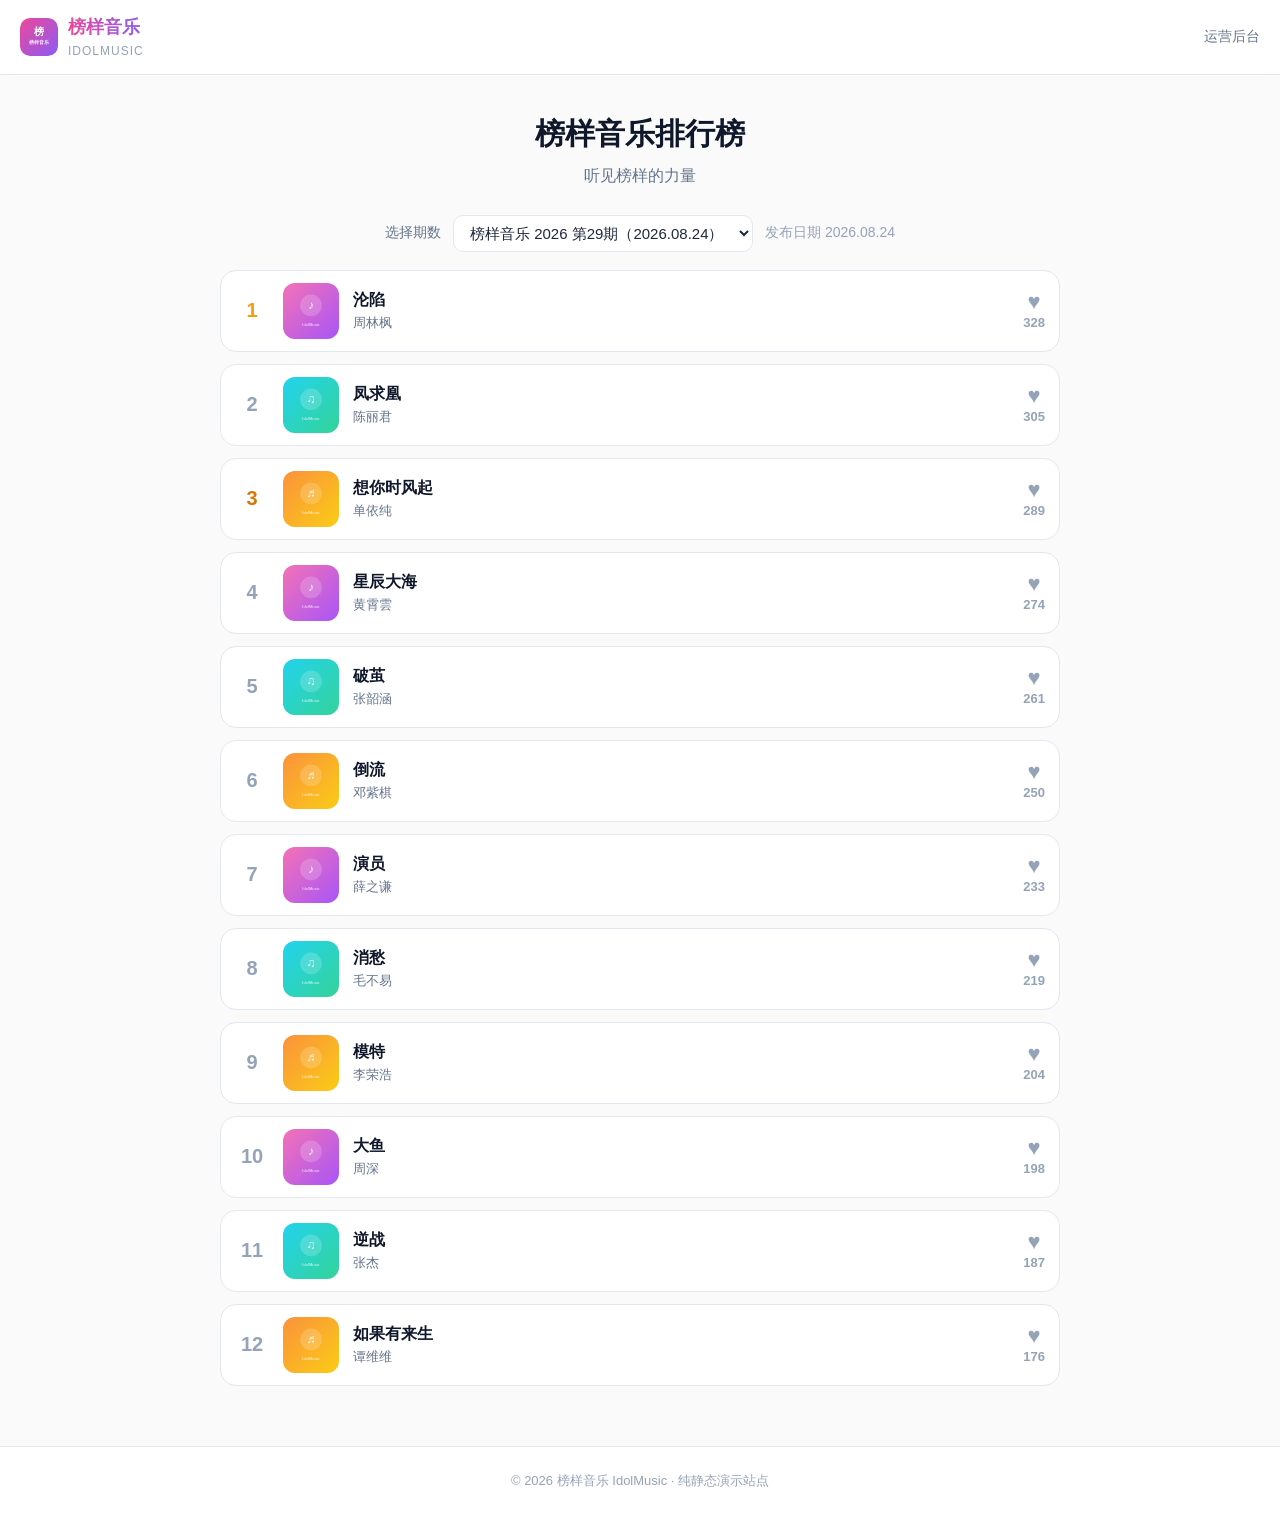
==== index.html @ 65963fcd "发布榜样音乐idolmusic官网+运营后台系统" ====
<!DOCTYPE html>
<html lang="zh-CN">
<head>
  <meta charset="UTF-8">
  <meta name="viewport" content="width=device-width, initial-scale=1.0">
  <title>榜样音乐 IdolMusic · 榜单</title>
  <link rel="stylesheet" href="css/style.css">
</head>
<body>
  <header class="site-header">
    <div class="brand">
      <img src="images/logo.svg" alt="榜样音乐">
      <div>
        <div class="name">榜样音乐</div>
        <div class="en">IDOLMUSIC</div>
      </div>
    </div>
    <nav class="links">
      <a href="admin/">运营后台</a>
    </nav>
  </header>

  <section class="hero">
    <h1>榜样音乐排行榜</h1>
    <p class="slogan">听见榜样的力量</p>
  </section>

  <div class="period-bar">
    <label for="periodSelect">选择期数</label>
    <select id="periodSelect"></select>
    <span class="date" id="periodDate"></span>
  </div>

  <main class="chart-wrap" id="chart"></main>

  <footer class="site-footer">© 2026 榜样音乐 IdolMusic · 纯静态演示站点</footer>

  <script src="js/store.js"></script>
  <script src="js/main.js"></script>
</body>
</html>
---- css/style.css ----
:root{
  --pink:#ec4899;
  --purple:#8b5cf6;
  --pink-soft:#fdf2f8;
  --slate-900:#0f172a;
  --slate-800:#1e293b;
  --slate-500:#64748b;
  --slate-400:#94a3b8;
  --border:#e2e8f0;
  --bg:#fafafa;
  --white:#ffffff;
}
*{box-sizing:border-box;margin:0;padding:0;}
html,body{height:100%;}
body{
  font-family:'PingFang SC','Microsoft YaHei',-apple-system,sans-serif;
  background:var(--bg);
  color:var(--slate-800);
  line-height:1.55;
  -webkit-font-smoothing:antialiased;
}
a{color:inherit;text-decoration:none;}
button{font-family:inherit;cursor:pointer;}

/* ===== 顶部导航 ===== */
.site-header{
  position:sticky;top:0;z-index:20;
  display:flex;align-items:center;justify-content:space-between;
  padding:14px 20px;
  background:rgba(255,255,255,0.86);
  backdrop-filter:blur(10px);
  border-bottom:1px solid var(--border);
}
.brand{display:flex;align-items:center;gap:10px;}
.brand img{width:38px;height:38px;border-radius:10px;}
.brand .name{font-size:18px;font-weight:800;background:linear-gradient(90deg,var(--pink),var(--purple));-webkit-background-clip:text;background-clip:text;color:transparent;}
.brand .en{font-size:12px;color:var(--slate-400);letter-spacing:1px;}
.site-header .links{display:flex;gap:14px;align-items:center;}
.site-header .links a{font-size:14px;color:var(--slate-500);}
.site-header .links a:hover{color:var(--pink);}

/* ===== Hero ===== */
.hero{
  max-width:880px;margin:0 auto;padding:36px 20px 8px;text-align:center;
}
.hero h1{font-size:30px;font-weight:800;color:var(--slate-900);}
.hero .slogan{margin-top:6px;color:var(--slate-500);}
.period-bar{
  max-width:880px;margin:18px auto 0;padding:0 20px;
  display:flex;align-items:center;justify-content:center;gap:12px;flex-wrap:wrap;
}
.period-bar label{font-size:14px;color:var(--slate-500);}
.period-bar select{
  font-family:inherit;font-size:15px;padding:8px 12px;border-radius:10px;
  border:1px solid var(--border);background:var(--white);color:var(--slate-800);
}
.period-bar .date{font-size:14px;color:var(--slate-400);}

/* ===== 榜单 ===== */
.chart-wrap{max-width:880px;margin:18px auto 60px;padding:0 20px;}
.song{
  display:flex;align-items:center;gap:14px;
  background:var(--white);border:1px solid var(--border);border-radius:16px;
  padding:12px 14px;margin-bottom:12px;transition:transform .15s,box-shadow .15s;
}
.song:hover{transform:translateY(-2px);box-shadow:0 8px 24px rgba(139,92,246,.12);}
.song .rank{
  width:34px;text-align:center;font-size:20px;font-weight:800;color:var(--slate-400);
  flex:0 0 auto;
}
.song.top1 .rank{color:#f59e0b;}
.song.top2 .rank{color:#94a3b8;}
.song.top3 .rank{color:#d97706;}
.song .cover{width:56px;height:56px;border-radius:12px;object-fit:cover;flex:0 0 auto;background:var(--pink-soft);}
.song .meta{flex:1 1 auto;min-width:0;}
.song .meta .song-name{font-size:16px;font-weight:700;color:var(--slate-900);white-space:nowrap;overflow:hidden;text-overflow:ellipsis;}
.song .meta .singer{font-size:13px;color:var(--slate-500);}
.song .like{
  flex:0 0 auto;display:flex;flex-direction:column;align-items:center;gap:2px;
  border:none;background:transparent;color:var(--slate-400);
}
.song .like .heart{font-size:22px;line-height:1;transition:transform .12s;}
.song .like .count{font-size:13px;font-weight:700;}
.song .like.liked{color:var(--pink);}
.song .like.liked .heart{transform:scale(1.15);}
.song .like:disabled{cursor:not-allowed;opacity:.55;}

/* ===== 页脚 ===== */
.site-footer{
  text-align:center;padding:24px 20px 40px;color:var(--slate-400);font-size:13px;
  border-top:1px solid var(--border);background:var(--white);
}

/* ===== 响应式 ===== */
@media (max-width:560px){
  .hero h1{font-size:24px;}
  .song .cover{width:48px;height:48px;}
  .song .meta .song-name{font-size:15px;}
}
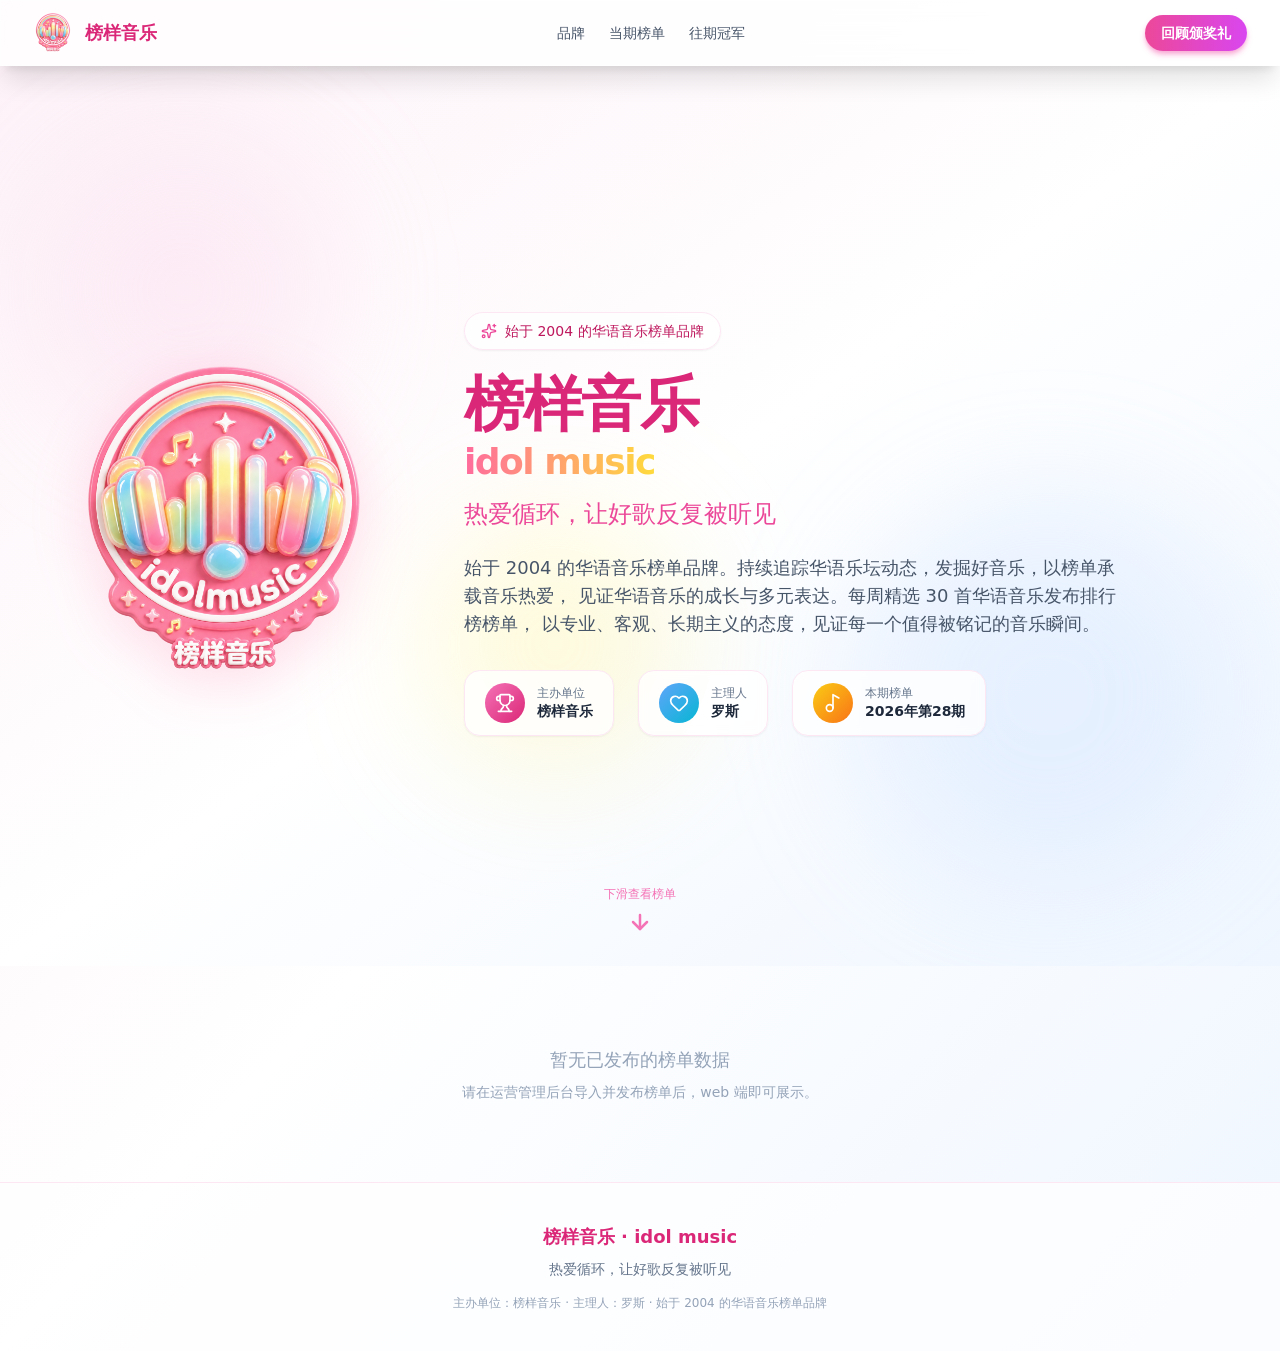
==== commit 6287cd92: "部署榜样音乐 React 官网+运营后台(静态版，含真实榜单数据)" ====
--- a/index.html
+++ b/index.html
@@ -1,41 +1,13 @@
-<!DOCTYPE html>
-<html lang="zh-CN">
-<head>
-  <meta charset="UTF-8">
-  <meta name="viewport" content="width=device-width, initial-scale=1.0">
-  <title>榜样音乐 IdolMusic · 榜单</title>
-  <link rel="stylesheet" href="css/style.css">
-</head>
-<body>
-  <header class="site-header">
-    <div class="brand">
-      <img src="images/logo.svg" alt="榜样音乐">
-      <div>
-        <div class="name">榜样音乐</div>
-        <div class="en">IDOLMUSIC</div>
-      </div>
-    </div>
-    <nav class="links">
-      <a href="admin/">运营后台</a>
-    </nav>
-  </header>
-
-  <section class="hero">
-    <h1>榜样音乐排行榜</h1>
-    <p class="slogan">听见榜样的力量</p>
-  </section>
-
-  <div class="period-bar">
-    <label for="periodSelect">选择期数</label>
-    <select id="periodSelect"></select>
-    <span class="date" id="periodDate"></span>
-  </div>
-
-  <main class="chart-wrap" id="chart"></main>
-
-  <footer class="site-footer">© 2026 榜样音乐 IdolMusic · 纯静态演示站点</footer>
-
-  <script src="js/store.js"></script>
-  <script src="js/main.js"></script>
-</body>
+<!doctype html>
+<html lang="en">
+  <head>
+    <meta charset="UTF-8" />
+    <meta name="viewport" content="width=device-width, initial-scale=1.0" />
+    <title>榜样音乐</title>
+    <script type="module" crossorigin src="./assets/index-CitYjGLQ.js"></script>
+    <link rel="stylesheet" crossorigin href="./assets/index-DR16Z2U5.css">
+  </head>
+  <body>
+    <div id="root"></div>
+  </body>
 </html>
--- a/assets/index-DR16Z2U5.css
+++ b/assets/index-DR16Z2U5.css
@@ -0,0 +1 @@
+*,:before,:after{--tw-border-spacing-x: 0;--tw-border-spacing-y: 0;--tw-translate-x: 0;--tw-translate-y: 0;--tw-rotate: 0;--tw-skew-x: 0;--tw-skew-y: 0;--tw-scale-x: 1;--tw-scale-y: 1;--tw-pan-x: ;--tw-pan-y: ;--tw-pinch-zoom: ;--tw-scroll-snap-strictness: proximity;--tw-gradient-from-position: ;--tw-gradient-via-position: ;--tw-gradient-to-position: ;--tw-ordinal: ;--tw-slashed-zero: ;--tw-numeric-figure: ;--tw-numeric-spacing: ;--tw-numeric-fraction: ;--tw-ring-inset: ;--tw-ring-offset-width: 0px;--tw-ring-offset-color: #fff;--tw-ring-color: rgb(59 130 246 / .5);--tw-ring-offset-shadow: 0 0 #0000;--tw-ring-shadow: 0 0 #0000;--tw-shadow: 0 0 #0000;--tw-shadow-colored: 0 0 #0000;--tw-blur: ;--tw-brightness: ;--tw-contrast: ;--tw-grayscale: ;--tw-hue-rotate: ;--tw-invert: ;--tw-saturate: ;--tw-sepia: ;--tw-drop-shadow: ;--tw-backdrop-blur: ;--tw-backdrop-brightness: ;--tw-backdrop-contrast: ;--tw-backdrop-grayscale: ;--tw-backdrop-hue-rotate: ;--tw-backdrop-invert: ;--tw-backdrop-opacity: ;--tw-backdrop-saturate: ;--tw-backdrop-sepia: ;--tw-contain-size: ;--tw-contain-layout: ;--tw-contain-paint: ;--tw-contain-style: }::backdrop{--tw-border-spacing-x: 0;--tw-border-spacing-y: 0;--tw-translate-x: 0;--tw-translate-y: 0;--tw-rotate: 0;--tw-skew-x: 0;--tw-skew-y: 0;--tw-scale-x: 1;--tw-scale-y: 1;--tw-pan-x: ;--tw-pan-y: ;--tw-pinch-zoom: ;--tw-scroll-snap-strictness: proximity;--tw-gradient-from-position: ;--tw-gradient-via-position: ;--tw-gradient-to-position: ;--tw-ordinal: ;--tw-slashed-zero: ;--tw-numeric-figure: ;--tw-numeric-spacing: ;--tw-numeric-fraction: ;--tw-ring-inset: ;--tw-ring-offset-width: 0px;--tw-ring-offset-color: #fff;--tw-ring-color: rgb(59 130 246 / .5);--tw-ring-offset-shadow: 0 0 #0000;--tw-ring-shadow: 0 0 #0000;--tw-shadow: 0 0 #0000;--tw-shadow-colored: 0 0 #0000;--tw-blur: ;--tw-brightness: ;--tw-contrast: ;--tw-grayscale: ;--tw-hue-rotate: ;--tw-invert: ;--tw-saturate: ;--tw-sepia: ;--tw-drop-shadow: ;--tw-backdrop-blur: ;--tw-backdrop-brightness: ;--tw-backdrop-contrast: ;--tw-backdrop-grayscale: ;--tw-backdrop-hue-rotate: ;--tw-backdrop-invert: ;--tw-backdrop-opacity: ;--tw-backdrop-saturate: ;--tw-backdrop-sepia: ;--tw-contain-size: ;--tw-contain-layout: ;--tw-contain-paint: ;--tw-contain-style: }*,:before,:after{box-sizing:border-box;border-width:0;border-style:solid;border-color:#e5e7eb}:before,:after{--tw-content: ""}html,:host{line-height:1.5;-webkit-text-size-adjust:100%;-moz-tab-size:4;-o-tab-size:4;tab-size:4;font-family:ui-sans-serif,system-ui,sans-serif,"Apple Color Emoji","Segoe UI Emoji",Segoe UI Symbol,"Noto Color Emoji";font-feature-settings:normal;font-variation-settings:normal;-webkit-tap-highlight-color:transparent}body{margin:0;line-height:inherit}hr{height:0;color:inherit;border-top-width:1px}abbr:where([title]){-webkit-text-decoration:underline dotted;text-decoration:underline dotted}h1,h2,h3,h4,h5,h6{font-size:inherit;font-weight:inherit}a{color:inherit;text-decoration:inherit}b,strong{font-weight:bolder}code,kbd,samp,pre{font-family:ui-monospace,SFMono-Regular,Menlo,Monaco,Consolas,Liberation Mono,Courier New,monospace;font-feature-settings:normal;font-variation-settings:normal;font-size:1em}small{font-size:80%}sub,sup{font-size:75%;line-height:0;position:relative;vertical-align:baseline}sub{bottom:-.25em}sup{top:-.5em}table{text-indent:0;border-color:inherit;border-collapse:collapse}button,input,optgroup,select,textarea{font-family:inherit;font-feature-settings:inherit;font-variation-settings:inherit;font-size:100%;font-weight:inherit;line-height:inherit;letter-spacing:inherit;color:inherit;margin:0;padding:0}button,select{text-transform:none}button,input:where([type=button]),input:where([type=reset]),input:where([type=submit]){-webkit-appearance:button;background-color:transparent;background-image:none}:-moz-focusring{outline:auto}:-moz-ui-invalid{box-shadow:none}progress{vertical-align:baseline}::-webkit-inner-spin-button,::-webkit-outer-spin-button{height:auto}[type=search]{-webkit-appearance:textfield;outline-offset:-2px}::-webkit-search-decoration{-webkit-appearance:none}::-webkit-file-upload-button{-webkit-appearance:button;font:inherit}summary{display:list-item}blockquote,dl,dd,h1,h2,h3,h4,h5,h6,hr,figure,p,pre{margin:0}fieldset{margin:0;padding:0}legend{padding:0}ol,ul,menu{list-style:none;margin:0;padding:0}dialog{padding:0}textarea{resize:vertical}input::-moz-placeholder,textarea::-moz-placeholder{opacity:1;color:#9ca3af}input::placeholder,textarea::placeholder{opacity:1;color:#9ca3af}button,[role=button]{cursor:pointer}:disabled{cursor:default}img,svg,video,canvas,audio,iframe,embed,object{display:block;vertical-align:middle}img,video{max-width:100%;height:auto}[hidden]:where(:not([hidden=until-found])){display:none}:root{--background: 340 60% 98%;--foreground: 340 20% 18%;--card: 0 0% 100%;--card-foreground: 340 20% 18%;--popover: 0 0% 100%;--popover-foreground: 340 20% 18%;--primary: 340 100% 68%;--primary-foreground: 0 0% 100%;--secondary: 330 100% 96%;--secondary-foreground: 340 60% 35%;--muted: 330 40% 96%;--muted-foreground: 340 10% 45%;--accent: 280 80% 92%;--accent-foreground: 280 60% 30%;--destructive: 0 84.2% 60.2%;--destructive-foreground: 0 0% 98%;--border: 340 30% 90%;--input: 340 30% 90%;--ring: 340 100% 68%;--radius: 1rem;--sidebar-background: 0 0% 98%;--sidebar-foreground: 340 10% 26%;--sidebar-primary: 340 100% 68%;--sidebar-primary-foreground: 0 0% 100%;--sidebar-accent: 330 100% 96%;--sidebar-accent-foreground: 340 60% 35%;--sidebar-border: 340 30% 91%;--sidebar-ring: 340 100% 68%}.dark{--background: 240 10% 3.9%;--foreground: 0 0% 98%;--card: 240 10% 3.9%;--card-foreground: 0 0% 98%;--popover: 240 10% 3.9%;--popover-foreground: 0 0% 98%;--primary: 0 0% 98%;--primary-foreground: 240 5.9% 10%;--secondary: 240 3.7% 15.9%;--secondary-foreground: 0 0% 98%;--muted: 240 3.7% 15.9%;--muted-foreground: 240 5% 64.9%;--accent: 240 3.7% 15.9%;--accent-foreground: 0 0% 98%;--destructive: 0 62.8% 30.6%;--destructive-foreground: 0 0% 98%;--border: 240 3.7% 15.9%;--input: 240 3.7% 15.9%;--ring: 240 4.9% 83.9%;--sidebar-background: 240 5.9% 10%;--sidebar-foreground: 240 4.8% 95.9%;--sidebar-primary: 224.3 76.3% 48%;--sidebar-primary-foreground: 0 0% 100%;--sidebar-accent: 240 3.7% 15.9%;--sidebar-accent-foreground: 240 4.8% 95.9%;--sidebar-border: 240 3.7% 15.9%;--sidebar-ring: 217.2 91.2% 59.8%}*{border-color:hsl(var(--border))}body{background-color:hsl(var(--background));color:hsl(var(--foreground));font-family:PingFang SC,Microsoft YaHei,Noto Sans SC,system-ui,sans-serif}.container{width:100%}@media(min-width:640px){.container{max-width:640px}}@media(min-width:768px){.container{max-width:768px}}@media(min-width:1024px){.container{max-width:1024px}}@media(min-width:1280px){.container{max-width:1280px}}@media(min-width:1536px){.container{max-width:1536px}}.sr-only{position:absolute;width:1px;height:1px;padding:0;margin:-1px;overflow:hidden;clip:rect(0,0,0,0);white-space:nowrap;border-width:0}.pointer-events-none{pointer-events:none}.visible{visibility:visible}.invisible{visibility:hidden}.static{position:static}.fixed{position:fixed}.absolute{position:absolute}.relative{position:relative}.sticky{position:sticky}.inset-0{inset:0}.inset-x-0{left:0;right:0}.inset-y-0{top:0;bottom:0}.-bottom-12{bottom:-3rem}.-left-12{left:-3rem}.-left-2\.5{left:-.625rem}.-right-12{right:-3rem}.-right-6{right:-1.5rem}.-top-12{top:-3rem}.-top-2\.5{top:-.625rem}.-top-6{top:-1.5rem}.bottom-0{bottom:0}.bottom-20{bottom:5rem}.bottom-8{bottom:2rem}.left-0{left:0}.left-1{left:.25rem}.left-1\/2{left:50%}.left-1\/3{left:33.333333%}.left-10{left:2.5rem}.left-2{left:.5rem}.left-\[50\%\]{left:50%}.right-0{right:0}.right-1{right:.25rem}.right-10{right:2.5rem}.right-2{right:.5rem}.right-3{right:.75rem}.right-4{right:1rem}.top-0{top:0}.top-1{top:.25rem}.top-1\.5{top:.375rem}.top-1\/2{top:50%}.top-2{top:.5rem}.top-20{top:5rem}.top-3\.5{top:.875rem}.top-4{top:1rem}.top-\[1px\]{top:1px}.top-\[50\%\]{top:50%}.top-\[60\%\]{top:60%}.top-full{top:100%}.isolate{isolation:isolate}.z-10{z-index:10}.z-20{z-index:20}.z-50{z-index:50}.z-\[1\]{z-index:1}.order-first{order:-9999}.order-last{order:9999}.col-start-2{grid-column-start:2}.row-span-2{grid-row:span 2 / span 2}.row-start-1{grid-row-start:1}.\!m-0{margin:0!important}.-mx-1{margin-left:-.25rem;margin-right:-.25rem}.-my-2{margin-top:-.5rem;margin-bottom:-.5rem}.mx-2{margin-left:.5rem;margin-right:.5rem}.mx-3\.5{margin-left:.875rem;margin-right:.875rem}.mx-4{margin-left:1rem;margin-right:1rem}.mx-auto{margin-left:auto;margin-right:auto}.my-0{margin-top:0;margin-bottom:0}.my-0\.5{margin-top:.125rem;margin-bottom:.125rem}.my-1{margin-top:.25rem;margin-bottom:.25rem}.-ml-4{margin-left:-1rem}.-mt-4{margin-top:-1rem}.mb-1{margin-bottom:.25rem}.mb-1\.5{margin-bottom:.375rem}.mb-2{margin-bottom:.5rem}.mb-3{margin-bottom:.75rem}.mb-4{margin-bottom:1rem}.mb-5{margin-bottom:1.25rem}.mb-6{margin-bottom:1.5rem}.mb-8{margin-bottom:2rem}.ml-1{margin-left:.25rem}.ml-2{margin-left:.5rem}.ml-4{margin-left:1rem}.ml-auto{margin-left:auto}.mt-1{margin-top:.25rem}.mt-1\.5{margin-top:.375rem}.mt-2{margin-top:.5rem}.mt-3{margin-top:.75rem}.mt-4{margin-top:1rem}.mt-auto{margin-top:auto}.line-clamp-1{overflow:hidden;display:-webkit-box;-webkit-box-orient:vertical;-webkit-line-clamp:1}.line-clamp-2{overflow:hidden;display:-webkit-box;-webkit-box-orient:vertical;-webkit-line-clamp:2}.block{display:block}.flex{display:flex}.inline-flex{display:inline-flex}.table{display:table}.table-caption{display:table-caption}.table-cell{display:table-cell}.table-row{display:table-row}.grid{display:grid}.hidden{display:none}.aspect-square{aspect-ratio:1 / 1}.aspect-video{aspect-ratio:16 / 9}.size-10{width:2.5rem;height:2.5rem}.size-2{width:.5rem;height:.5rem}.size-2\.5{width:.625rem;height:.625rem}.size-3{width:.75rem;height:.75rem}.size-3\.5{width:.875rem;height:.875rem}.size-4{width:1rem;height:1rem}.size-6{width:1.5rem;height:1.5rem}.size-7{width:1.75rem;height:1.75rem}.size-8{width:2rem;height:2rem}.size-9{width:2.25rem;height:2.25rem}.size-auto{width:auto;height:auto}.size-full{width:100%;height:100%}.h-1\.5{height:.375rem}.h-10{height:2.5rem}.h-12{height:3rem}.h-14{height:3.5rem}.h-16{height:4rem}.h-2{height:.5rem}.h-2\.5{height:.625rem}.h-20{height:5rem}.h-3{height:.75rem}.h-4{height:1rem}.h-5{height:1.25rem}.h-6{height:1.5rem}.h-64{height:16rem}.h-7{height:1.75rem}.h-72{height:18rem}.h-8{height:2rem}.h-9{height:2.25rem}.h-96{height:24rem}.h-\[1\.15rem\]{height:1.15rem}.h-\[280px\]{height:280px}.h-\[calc\(100\%-1px\)\]{height:calc(100% - 1px)}.h-\[var\(--radix-navigation-menu-viewport-height\)\]{height:var(--radix-navigation-menu-viewport-height)}.h-\[var\(--radix-select-trigger-height\)\]{height:var(--radix-select-trigger-height)}.h-auto{height:auto}.h-full{height:100%}.h-px{height:1px}.h-svh{height:100svh}.max-h-\[300px\]{max-height:300px}.min-h-0{min-height:0px}.min-h-16{min-height:4rem}.min-h-4{min-height:1rem}.min-h-screen{min-height:100vh}.min-h-svh{min-height:100svh}.w-0{width:0px}.w-1{width:.25rem}.w-10{width:2.5rem}.w-14{width:3.5rem}.w-2{width:.5rem}.w-2\.5{width:.625rem}.w-20{width:5rem}.w-3{width:.75rem}.w-3\/4{width:75%}.w-4{width:1rem}.w-5{width:1.25rem}.w-6{width:1.5rem}.w-64{width:16rem}.w-72{width:18rem}.w-8{width:2rem}.w-9{width:2.25rem}.w-96{width:24rem}.w-\[100px\]{width:100px}.w-\[160px\]{width:160px}.w-\[60px\]{width:60px}.w-\[70px\]{width:70px}.w-\[80px\]{width:80px}.w-\[90px\]{width:90px}.w-auto{width:auto}.w-fit{width:-moz-fit-content;width:fit-content}.w-full{width:100%}.w-max{width:-moz-max-content;width:max-content}.w-px{width:1px}.min-w-0{min-width:0px}.min-w-10{min-width:2.5rem}.min-w-5{min-width:1.25rem}.min-w-8{min-width:2rem}.min-w-9{min-width:2.25rem}.min-w-\[12rem\]{min-width:12rem}.min-w-\[8rem\]{min-width:8rem}.min-w-\[var\(--radix-select-trigger-width\)\]{min-width:var(--radix-select-trigger-width)}.max-w-2xl{max-width:42rem}.max-w-6xl{max-width:72rem}.max-w-\[120px\]{max-width:120px}.max-w-\[150px\]{max-width:150px}.max-w-\[calc\(100\%-2rem\)\]{max-width:calc(100% - 2rem)}.max-w-max{max-width:-moz-max-content;max-width:max-content}.max-w-sm{max-width:24rem}.flex-1{flex:1 1 0%}.flex-shrink-0,.shrink-0{flex-shrink:0}.grow{flex-grow:1}.grow-0{flex-grow:0}.basis-full{flex-basis:100%}.caption-bottom{caption-side:bottom}.border-collapse{border-collapse:collapse}.-translate-x-1\/2{--tw-translate-x: -50%;transform:translate(var(--tw-translate-x),var(--tw-translate-y)) rotate(var(--tw-rotate)) skew(var(--tw-skew-x)) skewY(var(--tw-skew-y)) scaleX(var(--tw-scale-x)) scaleY(var(--tw-scale-y))}.-translate-x-px{--tw-translate-x: -1px;transform:translate(var(--tw-translate-x),var(--tw-translate-y)) rotate(var(--tw-rotate)) skew(var(--tw-skew-x)) skewY(var(--tw-skew-y)) scaleX(var(--tw-scale-x)) scaleY(var(--tw-scale-y))}.-translate-y-1\/2{--tw-translate-y: -50%;transform:translate(var(--tw-translate-x),var(--tw-translate-y)) rotate(var(--tw-rotate)) skew(var(--tw-skew-x)) skewY(var(--tw-skew-y)) scaleX(var(--tw-scale-x)) scaleY(var(--tw-scale-y))}.translate-x-\[-50\%\]{--tw-translate-x: -50%;transform:translate(var(--tw-translate-x),var(--tw-translate-y)) rotate(var(--tw-rotate)) skew(var(--tw-skew-x)) skewY(var(--tw-skew-y)) scaleX(var(--tw-scale-x)) scaleY(var(--tw-scale-y))}.translate-x-px{--tw-translate-x: 1px;transform:translate(var(--tw-translate-x),var(--tw-translate-y)) rotate(var(--tw-rotate)) skew(var(--tw-skew-x)) skewY(var(--tw-skew-y)) scaleX(var(--tw-scale-x)) scaleY(var(--tw-scale-y))}.translate-y-0\.5{--tw-translate-y: .125rem;transform:translate(var(--tw-translate-x),var(--tw-translate-y)) rotate(var(--tw-rotate)) skew(var(--tw-skew-x)) skewY(var(--tw-skew-y)) scaleX(var(--tw-scale-x)) scaleY(var(--tw-scale-y))}.translate-y-\[-50\%\]{--tw-translate-y: -50%;transform:translate(var(--tw-translate-x),var(--tw-translate-y)) rotate(var(--tw-rotate)) skew(var(--tw-skew-x)) skewY(var(--tw-skew-y)) scaleX(var(--tw-scale-x)) scaleY(var(--tw-scale-y))}.translate-y-\[calc\(-50\%_-_2px\)\]{--tw-translate-y: calc(-50% - 2px) ;transform:translate(var(--tw-translate-x),var(--tw-translate-y)) rotate(var(--tw-rotate)) skew(var(--tw-skew-x)) skewY(var(--tw-skew-y)) scaleX(var(--tw-scale-x)) scaleY(var(--tw-scale-y))}.rotate-45{--tw-rotate: 45deg;transform:translate(var(--tw-translate-x),var(--tw-translate-y)) rotate(var(--tw-rotate)) skew(var(--tw-skew-x)) skewY(var(--tw-skew-y)) scaleX(var(--tw-scale-x)) scaleY(var(--tw-scale-y))}.rotate-90{--tw-rotate: 90deg;transform:translate(var(--tw-translate-x),var(--tw-translate-y)) rotate(var(--tw-rotate)) skew(var(--tw-skew-x)) skewY(var(--tw-skew-y)) scaleX(var(--tw-scale-x)) scaleY(var(--tw-scale-y))}.scale-110{--tw-scale-x: 1.1;--tw-scale-y: 1.1;transform:translate(var(--tw-translate-x),var(--tw-translate-y)) rotate(var(--tw-rotate)) skew(var(--tw-skew-x)) skewY(var(--tw-skew-y)) scaleX(var(--tw-scale-x)) scaleY(var(--tw-scale-y))}.transform{transform:translate(var(--tw-translate-x),var(--tw-translate-y)) rotate(var(--tw-rotate)) skew(var(--tw-skew-x)) skewY(var(--tw-skew-y)) scaleX(var(--tw-scale-x)) scaleY(var(--tw-scale-y))}@keyframes bounce{0%,to{transform:translateY(-25%);animation-timing-function:cubic-bezier(.8,0,1,1)}50%{transform:none;animation-timing-function:cubic-bezier(0,0,.2,1)}}.animate-bounce{animation:bounce 1s infinite}@keyframes caret-blink{0%,70%,to{opacity:1}20%,50%{opacity:0}}.animate-caret-blink{animation:caret-blink 1.25s ease-out infinite}@keyframes pulse{50%{opacity:.5}}.animate-pulse{animation:pulse 2s cubic-bezier(.4,0,.6,1) infinite}@keyframes spin{to{transform:rotate(360deg)}}.animate-spin{animation:spin 1s linear infinite}.cursor-default{cursor:default}.cursor-not-allowed{cursor:not-allowed}.cursor-pointer{cursor:pointer}.cursor-text{cursor:text}.touch-none{touch-action:none}.select-none{-webkit-user-select:none;-moz-user-select:none;user-select:none}.resize-none{resize:none}.scroll-my-1{scroll-margin-top:.25rem;scroll-margin-bottom:.25rem}.scroll-py-1{scroll-padding-top:.25rem;scroll-padding-bottom:.25rem}.list-inside{list-style-position:inside}.list-disc{list-style-type:disc}.list-none{list-style-type:none}.appearance-none{-webkit-appearance:none;-moz-appearance:none;appearance:none}.auto-rows-min{grid-auto-rows:min-content}.grid-cols-1{grid-template-columns:repeat(1,minmax(0,1fr))}.grid-cols-2{grid-template-columns:repeat(2,minmax(0,1fr))}.grid-cols-3{grid-template-columns:repeat(3,minmax(0,1fr))}.grid-cols-\[0_1fr\]{grid-template-columns:0 1fr}.grid-rows-\[auto_auto\]{grid-template-rows:auto auto}.flex-row{flex-direction:row}.flex-col{flex-direction:column}.flex-col-reverse{flex-direction:column-reverse}.flex-wrap{flex-wrap:wrap}.place-content-center{place-content:center}.items-start{align-items:flex-start}.items-end{align-items:flex-end}.items-center{align-items:center}.items-stretch{align-items:stretch}.justify-start{justify-content:flex-start}.justify-end{justify-content:flex-end}.justify-center{justify-content:center}.justify-between{justify-content:space-between}.justify-items-start{justify-items:start}.gap-0\.5{gap:.125rem}.gap-1{gap:.25rem}.gap-1\.5{gap:.375rem}.gap-12{gap:3rem}.gap-2{gap:.5rem}.gap-2\.5{gap:.625rem}.gap-3{gap:.75rem}.gap-4{gap:1rem}.gap-6{gap:1.5rem}.gap-7{gap:1.75rem}.gap-\[--spacing\(var\(--gap\)\)\]{gap:var(--spacing(var(--gap)))}.gap-y-0\.5{row-gap:.125rem}.space-y-1>:not([hidden])~:not([hidden]){--tw-space-y-reverse: 0;margin-top:calc(.25rem * calc(1 - var(--tw-space-y-reverse)));margin-bottom:calc(.25rem * var(--tw-space-y-reverse))}.space-y-2>:not([hidden])~:not([hidden]){--tw-space-y-reverse: 0;margin-top:calc(.5rem * calc(1 - var(--tw-space-y-reverse)));margin-bottom:calc(.5rem * var(--tw-space-y-reverse))}.space-y-4>:not([hidden])~:not([hidden]){--tw-space-y-reverse: 0;margin-top:calc(1rem * calc(1 - var(--tw-space-y-reverse)));margin-bottom:calc(1rem * var(--tw-space-y-reverse))}.self-start{align-self:flex-start}.self-stretch{align-self:stretch}.justify-self-end{justify-self:end}.overflow-auto{overflow:auto}.overflow-hidden{overflow:hidden}.overflow-x-auto{overflow-x:auto}.overflow-y-auto{overflow-y:auto}.overflow-x-hidden{overflow-x:hidden}.truncate{overflow:hidden;text-overflow:ellipsis;white-space:nowrap}.whitespace-nowrap{white-space:nowrap}.break-words{overflow-wrap:break-word}.rounded{border-radius:.25rem}.rounded-2xl{border-radius:1rem}.rounded-3xl{border-radius:1.5rem}.rounded-\[2px\]{border-radius:2px}.rounded-\[4px\]{border-radius:4px}.rounded-\[calc\(var\(--radius\)-5px\)\]{border-radius:calc(var(--radius) - 5px)}.rounded-\[inherit\]{border-radius:inherit}.rounded-full{border-radius:9999px}.rounded-lg{border-radius:var(--radius)}.rounded-md{border-radius:calc(var(--radius) - 2px)}.rounded-none{border-radius:0}.rounded-sm{border-radius:calc(var(--radius) - 4px)}.rounded-xl{border-radius:calc(var(--radius) + 4px)}.rounded-xs{border-radius:calc(var(--radius) - 6px)}.rounded-l-md{border-top-left-radius:calc(var(--radius) - 2px);border-bottom-left-radius:calc(var(--radius) - 2px)}.rounded-r-md{border-top-right-radius:calc(var(--radius) - 2px);border-bottom-right-radius:calc(var(--radius) - 2px)}.rounded-tl-sm{border-top-left-radius:calc(var(--radius) - 4px)}.border{border-width:1px}.border-0{border-width:0px}.border-2{border-width:2px}.border-\[1\.5px\]{border-width:1.5px}.border-y{border-top-width:1px;border-bottom-width:1px}.border-b{border-bottom-width:1px}.border-l{border-left-width:1px}.border-r{border-right-width:1px}.border-t{border-top-width:1px}.border-dashed{border-style:dashed}.border-amber-100{--tw-border-opacity: 1;border-color:rgb(254 243 199 / var(--tw-border-opacity, 1))}.border-border{border-color:hsl(var(--border))}.border-border\/50{border-color:hsl(var(--border) / .5)}.border-green-100{--tw-border-opacity: 1;border-color:rgb(220 252 231 / var(--tw-border-opacity, 1))}.border-input{border-color:hsl(var(--input))}.border-pink-100{--tw-border-opacity: 1;border-color:rgb(252 231 243 / var(--tw-border-opacity, 1))}.border-pink-200{--tw-border-opacity: 1;border-color:rgb(251 207 232 / var(--tw-border-opacity, 1))}.border-pink-50{--tw-border-opacity: 1;border-color:rgb(253 242 248 / var(--tw-border-opacity, 1))}.border-primary{border-color:hsl(var(--primary))}.border-sidebar-border{border-color:hsl(var(--sidebar-border))}.border-slate-200{--tw-border-opacity: 1;border-color:rgb(226 232 240 / var(--tw-border-opacity, 1))}.border-transparent{border-color:transparent}.border-l-transparent{border-left-color:transparent}.border-t-transparent{border-top-color:transparent}.bg-accent{background-color:hsl(var(--accent))}.bg-amber-100{--tw-bg-opacity: 1;background-color:rgb(254 243 199 / var(--tw-bg-opacity, 1))}.bg-amber-50{--tw-bg-opacity: 1;background-color:rgb(255 251 235 / var(--tw-bg-opacity, 1))}.bg-background{background-color:hsl(var(--background))}.bg-black\/50{background-color:#00000080}.bg-blue-200\/30{background-color:#bfdbfe4d}.bg-border{background-color:hsl(var(--border))}.bg-card{background-color:hsl(var(--card))}.bg-destructive{--tw-bg-opacity: 1;background-color:hsl(var(--destructive) / var(--tw-bg-opacity, 1))}.bg-foreground{background-color:hsl(var(--foreground))}.bg-green-100{--tw-bg-opacity: 1;background-color:rgb(220 252 231 / var(--tw-bg-opacity, 1))}.bg-green-50{--tw-bg-opacity: 1;background-color:rgb(240 253 244 / var(--tw-bg-opacity, 1))}.bg-green-600{--tw-bg-opacity: 1;background-color:rgb(22 163 74 / var(--tw-bg-opacity, 1))}.bg-input{background-color:hsl(var(--input))}.bg-muted{background-color:hsl(var(--muted))}.bg-muted\/50{background-color:hsl(var(--muted) / .5)}.bg-pink-200\/30{background-color:#fbcfe84d}.bg-pink-50{--tw-bg-opacity: 1;background-color:rgb(253 242 248 / var(--tw-bg-opacity, 1))}.bg-pink-500{--tw-bg-opacity: 1;background-color:rgb(236 72 153 / var(--tw-bg-opacity, 1))}.bg-popover{background-color:hsl(var(--popover))}.bg-primary{background-color:hsl(var(--primary))}.bg-primary\/20{background-color:hsl(var(--primary) / .2)}.bg-secondary{background-color:hsl(var(--secondary))}.bg-sidebar{background-color:hsl(var(--sidebar-background))}.bg-sidebar-border{background-color:hsl(var(--sidebar-border))}.bg-slate-100{--tw-bg-opacity: 1;background-color:rgb(241 245 249 / var(--tw-bg-opacity, 1))}.bg-slate-50{--tw-bg-opacity: 1;background-color:rgb(248 250 252 / var(--tw-bg-opacity, 1))}.bg-transparent{background-color:transparent}.bg-white{--tw-bg-opacity: 1;background-color:rgb(255 255 255 / var(--tw-bg-opacity, 1))}.bg-white\/70{background-color:#ffffffb3}.bg-white\/80{background-color:#fffc}.bg-white\/90{background-color:#ffffffe6}.bg-yellow-200\/30{background-color:#fef08a4d}.bg-yellow-400{--tw-bg-opacity: 1;background-color:rgb(250 204 21 / var(--tw-bg-opacity, 1))}.bg-yellow-50{--tw-bg-opacity: 1;background-color:rgb(254 252 232 / var(--tw-bg-opacity, 1))}.bg-gradient-to-br{background-image:linear-gradient(to bottom right,var(--tw-gradient-stops))}.bg-gradient-to-r{background-image:linear-gradient(to right,var(--tw-gradient-stops))}.from-blue-400{--tw-gradient-from: #60a5fa var(--tw-gradient-from-position);--tw-gradient-to: rgb(96 165 250 / 0) var(--tw-gradient-to-position);--tw-gradient-stops: var(--tw-gradient-from), var(--tw-gradient-to)}.from-green-400{--tw-gradient-from: #4ade80 var(--tw-gradient-from-position);--tw-gradient-to: rgb(74 222 128 / 0) var(--tw-gradient-to-position);--tw-gradient-stops: var(--tw-gradient-from), var(--tw-gradient-to)}.from-orange-400{--tw-gradient-from: #fb923c var(--tw-gradient-from-position);--tw-gradient-to: rgb(251 146 60 / 0) var(--tw-gradient-to-position);--tw-gradient-stops: var(--tw-gradient-from), var(--tw-gradient-to)}.from-pink-100{--tw-gradient-from: #fce7f3 var(--tw-gradient-from-position);--tw-gradient-to: rgb(252 231 243 / 0) var(--tw-gradient-to-position);--tw-gradient-stops: var(--tw-gradient-from), var(--tw-gradient-to)}.from-pink-400{--tw-gradient-from: #f472b6 var(--tw-gradient-from-position);--tw-gradient-to: rgb(244 114 182 / 0) var(--tw-gradient-to-position);--tw-gradient-stops: var(--tw-gradient-from), var(--tw-gradient-to)}.from-pink-50{--tw-gradient-from: #fdf2f8 var(--tw-gradient-from-position);--tw-gradient-to: rgb(253 242 248 / 0) var(--tw-gradient-to-position);--tw-gradient-stops: var(--tw-gradient-from), var(--tw-gradient-to)}.from-pink-50\/60{--tw-gradient-from: rgb(253 242 248 / .6) var(--tw-gradient-from-position);--tw-gradient-to: rgb(253 242 248 / 0) var(--tw-gradient-to-position);--tw-gradient-stops: var(--tw-gradient-from), var(--tw-gradient-to)}.from-pink-500{--tw-gradient-from: #ec4899 var(--tw-gradient-from-position);--tw-gradient-to: rgb(236 72 153 / 0) var(--tw-gradient-to-position);--tw-gradient-stops: var(--tw-gradient-from), var(--tw-gradient-to)}.from-purple-400{--tw-gradient-from: #c084fc var(--tw-gradient-from-position);--tw-gradient-to: rgb(192 132 252 / 0) var(--tw-gradient-to-position);--tw-gradient-stops: var(--tw-gradient-from), var(--tw-gradient-to)}.from-red-400{--tw-gradient-from: #f87171 var(--tw-gradient-from-position);--tw-gradient-to: rgb(248 113 113 / 0) var(--tw-gradient-to-position);--tw-gradient-stops: var(--tw-gradient-from), var(--tw-gradient-to)}.from-yellow-400{--tw-gradient-from: #facc15 var(--tw-gradient-from-position);--tw-gradient-to: rgb(250 204 21 / 0) var(--tw-gradient-to-position);--tw-gradient-stops: var(--tw-gradient-from), var(--tw-gradient-to)}.via-white{--tw-gradient-to: rgb(255 255 255 / 0) var(--tw-gradient-to-position);--tw-gradient-stops: var(--tw-gradient-from), #fff var(--tw-gradient-via-position), var(--tw-gradient-to)}.to-amber-500{--tw-gradient-to: #f59e0b var(--tw-gradient-to-position)}.to-blue-50{--tw-gradient-to: #eff6ff var(--tw-gradient-to-position)}.to-blue-50\/60{--tw-gradient-to: rgb(239 246 255 / .6) var(--tw-gradient-to-position)}.to-cyan-500{--tw-gradient-to: #06b6d4 var(--tw-gradient-to-position)}.to-emerald-500{--tw-gradient-to: #10b981 var(--tw-gradient-to-position)}.to-fuchsia-500{--tw-gradient-to: #d946ef var(--tw-gradient-to-position)}.to-orange-500{--tw-gradient-to: #f97316 var(--tw-gradient-to-position)}.to-pink-600{--tw-gradient-to: #db2777 var(--tw-gradient-to-position)}.to-purple-100{--tw-gradient-to: #f3e8ff var(--tw-gradient-to-position)}.to-rose-500{--tw-gradient-to: #f43f5e var(--tw-gradient-to-position)}.fill-current{fill:currentColor}.fill-foreground{fill:hsl(var(--foreground))}.fill-primary{fill:hsl(var(--primary))}.object-contain{-o-object-fit:contain;object-fit:contain}.object-cover{-o-object-fit:cover;object-fit:cover}.p-0{padding:0}.p-1{padding:.25rem}.p-2{padding:.5rem}.p-3{padding:.75rem}.p-4{padding:1rem}.p-5{padding:1.25rem}.p-6{padding:1.5rem}.p-\[3px\]{padding:3px}.p-px{padding:1px}.px-1{padding-left:.25rem;padding-right:.25rem}.px-1\.5{padding-left:.375rem;padding-right:.375rem}.px-2{padding-left:.5rem;padding-right:.5rem}.px-2\.5{padding-left:.625rem;padding-right:.625rem}.px-3{padding-left:.75rem;padding-right:.75rem}.px-4{padding-left:1rem;padding-right:1rem}.px-5{padding-left:1.25rem;padding-right:1.25rem}.px-6{padding-left:1.5rem;padding-right:1.5rem}.py-0\.5{padding-top:.125rem;padding-bottom:.125rem}.py-1{padding-top:.25rem;padding-bottom:.25rem}.py-1\.5{padding-top:.375rem;padding-bottom:.375rem}.py-10{padding-top:2.5rem;padding-bottom:2.5rem}.py-16{padding-top:4rem;padding-bottom:4rem}.py-2{padding-top:.5rem;padding-bottom:.5rem}.py-20{padding-top:5rem;padding-bottom:5rem}.py-3{padding-top:.75rem;padding-bottom:.75rem}.py-4{padding-top:1rem;padding-bottom:1rem}.py-6{padding-top:1.5rem;padding-bottom:1.5rem}.py-8{padding-top:2rem;padding-bottom:2rem}.pb-20{padding-bottom:5rem}.pb-3{padding-bottom:.75rem}.pb-4{padding-bottom:1rem}.pl-2{padding-left:.5rem}.pl-3{padding-left:.75rem}.pl-4{padding-left:1rem}.pl-5{padding-left:1.25rem}.pl-8{padding-left:2rem}.pr-1{padding-right:.25rem}.pr-10{padding-right:2.5rem}.pr-2{padding-right:.5rem}.pr-2\.5{padding-right:.625rem}.pr-3{padding-right:.75rem}.pr-8{padding-right:2rem}.pt-0{padding-top:0}.pt-24{padding-top:6rem}.pt-3{padding-top:.75rem}.pt-4{padding-top:1rem}.text-left{text-align:left}.text-center{text-align:center}.text-right{text-align:right}.align-middle{vertical-align:middle}.font-mono{font-family:ui-monospace,SFMono-Regular,Menlo,Monaco,Consolas,Liberation Mono,Courier New,monospace}.font-sans{font-family:ui-sans-serif,system-ui,sans-serif,"Apple Color Emoji","Segoe UI Emoji",Segoe UI Symbol,"Noto Color Emoji"}.text-2xl{font-size:1.5rem;line-height:2rem}.text-3xl{font-size:1.875rem;line-height:2.25rem}.text-4xl{font-size:2.25rem;line-height:2.5rem}.text-\[0\.8rem\]{font-size:.8rem}.text-\[10px\]{font-size:10px}.text-base{font-size:1rem;line-height:1.5rem}.text-lg{font-size:1.125rem;line-height:1.75rem}.text-sm{font-size:.875rem;line-height:1.25rem}.text-sm\/relaxed{font-size:.875rem;line-height:1.625}.text-xl{font-size:1.25rem;line-height:1.75rem}.text-xs{font-size:.75rem;line-height:1rem}.font-bold{font-weight:700}.font-extrabold{font-weight:800}.font-medium{font-weight:500}.font-normal{font-weight:400}.font-semibold{font-weight:600}.tabular-nums{--tw-numeric-spacing: tabular-nums;font-variant-numeric:var(--tw-ordinal) var(--tw-slashed-zero) var(--tw-numeric-figure) var(--tw-numeric-spacing) var(--tw-numeric-fraction)}.leading-none{line-height:1}.leading-normal{line-height:1.5}.leading-relaxed{line-height:1.625}.leading-snug{line-height:1.375}.leading-tight{line-height:1.25}.tracking-tight{letter-spacing:-.025em}.tracking-widest{letter-spacing:.1em}.text-accent-foreground{color:hsl(var(--accent-foreground))}.text-amber-700{--tw-text-opacity: 1;color:rgb(180 83 9 / var(--tw-text-opacity, 1))}.text-background{color:hsl(var(--background))}.text-card-foreground{color:hsl(var(--card-foreground))}.text-current{color:currentColor}.text-destructive{--tw-text-opacity: 1;color:hsl(var(--destructive) / var(--tw-text-opacity, 1))}.text-foreground{color:hsl(var(--foreground))}.text-green-600{--tw-text-opacity: 1;color:rgb(22 163 74 / var(--tw-text-opacity, 1))}.text-green-700{--tw-text-opacity: 1;color:rgb(21 128 61 / var(--tw-text-opacity, 1))}.text-muted-foreground{color:hsl(var(--muted-foreground))}.text-pink-400{--tw-text-opacity: 1;color:rgb(244 114 182 / var(--tw-text-opacity, 1))}.text-pink-500{--tw-text-opacity: 1;color:rgb(236 72 153 / var(--tw-text-opacity, 1))}.text-pink-600{--tw-text-opacity: 1;color:rgb(219 39 119 / var(--tw-text-opacity, 1))}.text-pink-700{--tw-text-opacity: 1;color:rgb(190 24 93 / var(--tw-text-opacity, 1))}.text-popover-foreground{color:hsl(var(--popover-foreground))}.text-primary{color:hsl(var(--primary))}.text-primary-foreground{color:hsl(var(--primary-foreground))}.text-red-500{--tw-text-opacity: 1;color:rgb(239 68 68 / var(--tw-text-opacity, 1))}.text-secondary-foreground{color:hsl(var(--secondary-foreground))}.text-sidebar-foreground{color:hsl(var(--sidebar-foreground))}.text-sidebar-foreground\/70{color:hsl(var(--sidebar-foreground) / .7)}.text-slate-400{--tw-text-opacity: 1;color:rgb(148 163 184 / var(--tw-text-opacity, 1))}.text-slate-500{--tw-text-opacity: 1;color:rgb(100 116 139 / var(--tw-text-opacity, 1))}.text-slate-600{--tw-text-opacity: 1;color:rgb(71 85 105 / var(--tw-text-opacity, 1))}.text-slate-700{--tw-text-opacity: 1;color:rgb(51 65 85 / var(--tw-text-opacity, 1))}.text-slate-800{--tw-text-opacity: 1;color:rgb(30 41 59 / var(--tw-text-opacity, 1))}.text-white{--tw-text-opacity: 1;color:rgb(255 255 255 / var(--tw-text-opacity, 1))}.text-yellow-500{--tw-text-opacity: 1;color:rgb(234 179 8 / var(--tw-text-opacity, 1))}.text-yellow-600{--tw-text-opacity: 1;color:rgb(202 138 4 / var(--tw-text-opacity, 1))}.underline-offset-4{text-underline-offset:4px}.opacity-0{opacity:0}.opacity-40{opacity:.4}.opacity-50{opacity:.5}.opacity-60{opacity:.6}.opacity-70{opacity:.7}.shadow{--tw-shadow: 0 1px 3px 0 rgb(0 0 0 / .1), 0 1px 2px -1px rgb(0 0 0 / .1);--tw-shadow-colored: 0 1px 3px 0 var(--tw-shadow-color), 0 1px 2px -1px var(--tw-shadow-color);box-shadow:var(--tw-ring-offset-shadow, 0 0 #0000),var(--tw-ring-shadow, 0 0 #0000),var(--tw-shadow)}.shadow-\[0_0_0_1px_hsl\(var\(--sidebar-border\)\)\]{--tw-shadow: 0 0 0 1px hsl(var(--sidebar-border));--tw-shadow-colored: 0 0 0 1px var(--tw-shadow-color);box-shadow:var(--tw-ring-offset-shadow, 0 0 #0000),var(--tw-ring-shadow, 0 0 #0000),var(--tw-shadow)}.shadow-lg{--tw-shadow: 0 10px 15px -3px rgb(0 0 0 / .1), 0 4px 6px -4px rgb(0 0 0 / .1);--tw-shadow-colored: 0 10px 15px -3px var(--tw-shadow-color), 0 4px 6px -4px var(--tw-shadow-color);box-shadow:var(--tw-ring-offset-shadow, 0 0 #0000),var(--tw-ring-shadow, 0 0 #0000),var(--tw-shadow)}.shadow-md{--tw-shadow: 0 4px 6px -1px rgb(0 0 0 / .1), 0 2px 4px -2px rgb(0 0 0 / .1);--tw-shadow-colored: 0 4px 6px -1px var(--tw-shadow-color), 0 2px 4px -2px var(--tw-shadow-color);box-shadow:var(--tw-ring-offset-shadow, 0 0 #0000),var(--tw-ring-shadow, 0 0 #0000),var(--tw-shadow)}.shadow-none{--tw-shadow: 0 0 #0000;--tw-shadow-colored: 0 0 #0000;box-shadow:var(--tw-ring-offset-shadow, 0 0 #0000),var(--tw-ring-shadow, 0 0 #0000),var(--tw-shadow)}.shadow-sm{--tw-shadow: 0 1px 2px 0 rgb(0 0 0 / .05);--tw-shadow-colored: 0 1px 2px 0 var(--tw-shadow-color);box-shadow:var(--tw-ring-offset-shadow, 0 0 #0000),var(--tw-ring-shadow, 0 0 #0000),var(--tw-shadow)}.shadow-xl{--tw-shadow: 0 20px 25px -5px rgb(0 0 0 / .1), 0 8px 10px -6px rgb(0 0 0 / .1);--tw-shadow-colored: 0 20px 25px -5px var(--tw-shadow-color), 0 8px 10px -6px var(--tw-shadow-color);box-shadow:var(--tw-ring-offset-shadow, 0 0 #0000),var(--tw-ring-shadow, 0 0 #0000),var(--tw-shadow)}.shadow-xs{--tw-shadow: 0 1px 2px 0 rgb(0 0 0 / .05);--tw-shadow-colored: 0 1px 2px 0 var(--tw-shadow-color);box-shadow:var(--tw-ring-offset-shadow, 0 0 #0000),var(--tw-ring-shadow, 0 0 #0000),var(--tw-shadow)}.shadow-pink-300{--tw-shadow-color: #f9a8d4;--tw-shadow: var(--tw-shadow-colored)}.outline-none{outline:2px solid transparent;outline-offset:2px}.outline{outline-style:solid}.ring-0{--tw-ring-offset-shadow: var(--tw-ring-inset) 0 0 0 var(--tw-ring-offset-width) var(--tw-ring-offset-color);--tw-ring-shadow: var(--tw-ring-inset) 0 0 0 calc(0px + var(--tw-ring-offset-width)) var(--tw-ring-color);box-shadow:var(--tw-ring-offset-shadow),var(--tw-ring-shadow),var(--tw-shadow, 0 0 #0000)}.ring-ring\/50{--tw-ring-color: hsl(var(--ring) / .5)}.ring-sidebar-ring{--tw-ring-color: hsl(var(--sidebar-ring))}.ring-offset-background{--tw-ring-offset-color: hsl(var(--background))}.blur-2xl{--tw-blur: blur(40px);filter:var(--tw-blur) var(--tw-brightness) var(--tw-contrast) var(--tw-grayscale) var(--tw-hue-rotate) var(--tw-invert) var(--tw-saturate) var(--tw-sepia) var(--tw-drop-shadow)}.blur-3xl{--tw-blur: blur(64px);filter:var(--tw-blur) var(--tw-brightness) var(--tw-contrast) var(--tw-grayscale) var(--tw-hue-rotate) var(--tw-invert) var(--tw-saturate) var(--tw-sepia) var(--tw-drop-shadow)}.drop-shadow{--tw-drop-shadow: drop-shadow(0 1px 2px rgb(0 0 0 / .1)) drop-shadow(0 1px 1px rgb(0 0 0 / .06));filter:var(--tw-blur) var(--tw-brightness) var(--tw-contrast) var(--tw-grayscale) var(--tw-hue-rotate) var(--tw-invert) var(--tw-saturate) var(--tw-sepia) var(--tw-drop-shadow)}.drop-shadow-md{--tw-drop-shadow: drop-shadow(0 4px 3px rgb(0 0 0 / .07)) drop-shadow(0 2px 2px rgb(0 0 0 / .06));filter:var(--tw-blur) var(--tw-brightness) var(--tw-contrast) var(--tw-grayscale) var(--tw-hue-rotate) var(--tw-invert) var(--tw-saturate) var(--tw-sepia) var(--tw-drop-shadow)}.filter{filter:var(--tw-blur) var(--tw-brightness) var(--tw-contrast) var(--tw-grayscale) var(--tw-hue-rotate) var(--tw-invert) var(--tw-saturate) var(--tw-sepia) var(--tw-drop-shadow)}.backdrop-blur{--tw-backdrop-blur: blur(8px);-webkit-backdrop-filter:var(--tw-backdrop-blur) var(--tw-backdrop-brightness) var(--tw-backdrop-contrast) var(--tw-backdrop-grayscale) var(--tw-backdrop-hue-rotate) var(--tw-backdrop-invert) var(--tw-backdrop-opacity) var(--tw-backdrop-saturate) var(--tw-backdrop-sepia);backdrop-filter:var(--tw-backdrop-blur) var(--tw-backdrop-brightness) var(--tw-backdrop-contrast) var(--tw-backdrop-grayscale) var(--tw-backdrop-hue-rotate) var(--tw-backdrop-invert) var(--tw-backdrop-opacity) var(--tw-backdrop-saturate) var(--tw-backdrop-sepia)}.backdrop-blur-sm{--tw-backdrop-blur: blur(4px);-webkit-backdrop-filter:var(--tw-backdrop-blur) var(--tw-backdrop-brightness) var(--tw-backdrop-contrast) var(--tw-backdrop-grayscale) var(--tw-backdrop-hue-rotate) var(--tw-backdrop-invert) var(--tw-backdrop-opacity) var(--tw-backdrop-saturate) var(--tw-backdrop-sepia);backdrop-filter:var(--tw-backdrop-blur) var(--tw-backdrop-brightness) var(--tw-backdrop-contrast) var(--tw-backdrop-grayscale) var(--tw-backdrop-hue-rotate) var(--tw-backdrop-invert) var(--tw-backdrop-opacity) var(--tw-backdrop-saturate) var(--tw-backdrop-sepia)}.transition{transition-property:color,background-color,border-color,text-decoration-color,fill,stroke,opacity,box-shadow,transform,filter,backdrop-filter;transition-timing-function:cubic-bezier(.4,0,.2,1);transition-duration:.15s}.transition-\[color\,box-shadow\]{transition-property:color,box-shadow;transition-timing-function:cubic-bezier(.4,0,.2,1);transition-duration:.15s}.transition-\[left\,right\,width\]{transition-property:left,right,width;transition-timing-function:cubic-bezier(.4,0,.2,1);transition-duration:.15s}.transition-\[margin\,opacity\]{transition-property:margin,opacity;transition-timing-function:cubic-bezier(.4,0,.2,1);transition-duration:.15s}.transition-\[width\,height\,padding\]{transition-property:width,height,padding;transition-timing-function:cubic-bezier(.4,0,.2,1);transition-duration:.15s}.transition-\[width\]{transition-property:width;transition-timing-function:cubic-bezier(.4,0,.2,1);transition-duration:.15s}.transition-all{transition-property:all;transition-timing-function:cubic-bezier(.4,0,.2,1);transition-duration:.15s}.transition-colors{transition-property:color,background-color,border-color,text-decoration-color,fill,stroke;transition-timing-function:cubic-bezier(.4,0,.2,1);transition-duration:.15s}.transition-none{transition-property:none}.transition-opacity{transition-property:opacity;transition-timing-function:cubic-bezier(.4,0,.2,1);transition-duration:.15s}.transition-shadow{transition-property:box-shadow;transition-timing-function:cubic-bezier(.4,0,.2,1);transition-duration:.15s}.transition-transform{transition-property:transform;transition-timing-function:cubic-bezier(.4,0,.2,1);transition-duration:.15s}.duration-100{transition-duration:.1s}.duration-1000{transition-duration:1s}.duration-200{transition-duration:.2s}.duration-300{transition-duration:.3s}.ease-in-out{transition-timing-function:cubic-bezier(.4,0,.2,1)}.ease-linear{transition-timing-function:linear}@keyframes enter{0%{opacity:var(--tw-enter-opacity, 1);transform:translate3d(var(--tw-enter-translate-x, 0),var(--tw-enter-translate-y, 0),0) scale3d(var(--tw-enter-scale, 1),var(--tw-enter-scale, 1),var(--tw-enter-scale, 1)) rotate(var(--tw-enter-rotate, 0))}}@keyframes exit{to{opacity:var(--tw-exit-opacity, 1);transform:translate3d(var(--tw-exit-translate-x, 0),var(--tw-exit-translate-y, 0),0) scale3d(var(--tw-exit-scale, 1),var(--tw-exit-scale, 1),var(--tw-exit-scale, 1)) rotate(var(--tw-exit-rotate, 0))}}.animate-in{animation-name:enter;animation-duration:.15s;--tw-enter-opacity: initial;--tw-enter-scale: initial;--tw-enter-rotate: initial;--tw-enter-translate-x: initial;--tw-enter-translate-y: initial}.fade-in-0{--tw-enter-opacity: 0}.zoom-in-95{--tw-enter-scale: .95}.duration-100{animation-duration:.1s}.duration-1000{animation-duration:1s}.duration-200{animation-duration:.2s}.duration-300{animation-duration:.3s}.ease-in-out{animation-timing-function:cubic-bezier(.4,0,.2,1)}.ease-linear{animation-timing-function:linear}.text-balance{text-wrap:balance}.glass{border-width:1px;border-color:#ffffff80;background-color:#fffc;--tw-shadow: 0 20px 25px -5px rgb(0 0 0 / .1), 0 8px 10px -6px rgb(0 0 0 / .1);--tw-shadow-colored: 0 20px 25px -5px var(--tw-shadow-color), 0 8px 10px -6px var(--tw-shadow-color);box-shadow:var(--tw-ring-offset-shadow, 0 0 #0000),var(--tw-ring-shadow, 0 0 #0000),var(--tw-shadow);--tw-backdrop-blur: blur(24px);-webkit-backdrop-filter:var(--tw-backdrop-blur) var(--tw-backdrop-brightness) var(--tw-backdrop-contrast) var(--tw-backdrop-grayscale) var(--tw-backdrop-hue-rotate) var(--tw-backdrop-invert) var(--tw-backdrop-opacity) var(--tw-backdrop-saturate) var(--tw-backdrop-sepia);backdrop-filter:var(--tw-backdrop-blur) var(--tw-backdrop-brightness) var(--tw-backdrop-contrast) var(--tw-backdrop-grayscale) var(--tw-backdrop-hue-rotate) var(--tw-backdrop-invert) var(--tw-backdrop-opacity) var(--tw-backdrop-saturate) var(--tw-backdrop-sepia)}.glass-pink{border-width:1px;border-color:#fce7f399;background-image:linear-gradient(to bottom right,var(--tw-gradient-stops));--tw-gradient-from: rgb(253 242 248 / .9) var(--tw-gradient-from-position);--tw-gradient-to: rgb(253 242 248 / 0) var(--tw-gradient-to-position);--tw-gradient-stops: var(--tw-gradient-from), var(--tw-gradient-to);--tw-gradient-to: rgb(255 255 255 / .9) var(--tw-gradient-to-position);--tw-shadow: 0 20px 25px -5px rgb(0 0 0 / .1), 0 8px 10px -6px rgb(0 0 0 / .1);--tw-shadow-colored: 0 20px 25px -5px var(--tw-shadow-color), 0 8px 10px -6px var(--tw-shadow-color);box-shadow:var(--tw-ring-offset-shadow, 0 0 #0000),var(--tw-ring-shadow, 0 0 #0000),var(--tw-shadow);--tw-shadow-color: rgb(251 207 232 / .2);--tw-shadow: var(--tw-shadow-colored);--tw-backdrop-blur: blur(24px);-webkit-backdrop-filter:var(--tw-backdrop-blur) var(--tw-backdrop-brightness) var(--tw-backdrop-contrast) var(--tw-backdrop-grayscale) var(--tw-backdrop-hue-rotate) var(--tw-backdrop-invert) var(--tw-backdrop-opacity) var(--tw-backdrop-saturate) var(--tw-backdrop-sepia);backdrop-filter:var(--tw-backdrop-blur) var(--tw-backdrop-brightness) var(--tw-backdrop-contrast) var(--tw-backdrop-grayscale) var(--tw-backdrop-hue-rotate) var(--tw-backdrop-invert) var(--tw-backdrop-opacity) var(--tw-backdrop-saturate) var(--tw-backdrop-sepia)}.rainbow-text{background:linear-gradient(90deg,#ff6b9d,#ffd93d,#4ecdc4,#60a5fa,#a78bfa);-webkit-background-clip:text;background-clip:text;color:transparent}.\[--cell-size\:--spacing\(8\)\]{--cell-size: var(--spacing(8))}@keyframes float{0%,to{transform:translateY(0)}50%{transform:translateY(-10px)}}@keyframes float-delayed{0%,to{transform:translateY(0)}50%{transform:translateY(-6px)}}@keyframes pulse-glow{0%,to{box-shadow:0 0 20px #ff6b9d4d}50%{box-shadow:0 0 40px #ff6b9d99}}@keyframes shimmer{0%{background-position:-200% 0}to{background-position:200% 0}}@keyframes blob{0%,to{border-radius:60% 40% 30% 70%/60% 30% 70% 40%;transform:rotate(0)}50%{border-radius:30% 60% 70% 40%/50% 60% 30%;transform:rotate(180deg)}}.animate-float{animation:float 4s ease-in-out infinite}.animate-float-delayed{animation:float-delayed 5s ease-in-out infinite}.animate-pulse-glow{animation:pulse-glow 3s ease-in-out infinite}.animate-shimmer{background-size:200% 100%;animation:shimmer 3s linear infinite}.animate-blob{animation:blob 10s ease-in-out infinite}::-webkit-scrollbar{width:8px;height:8px}::-webkit-scrollbar-track{background:hsl(var(--muted));border-radius:4px}::-webkit-scrollbar-thumb{background:hsl(var(--primary) / .3);border-radius:4px}::-webkit-scrollbar-thumb:hover{background:hsl(var(--primary) / .5)}.selection\:bg-primary *::-moz-selection{background-color:hsl(var(--primary))}.selection\:bg-primary *::selection{background-color:hsl(var(--primary))}.selection\:text-primary-foreground *::-moz-selection{color:hsl(var(--primary-foreground))}.selection\:text-primary-foreground *::selection{color:hsl(var(--primary-foreground))}.selection\:bg-primary::-moz-selection{background-color:hsl(var(--primary))}.selection\:bg-primary::selection{background-color:hsl(var(--primary))}.selection\:text-primary-foreground::-moz-selection{color:hsl(var(--primary-foreground))}.selection\:text-primary-foreground::selection{color:hsl(var(--primary-foreground))}.file\:mr-3::file-selector-button{margin-right:.75rem}.file\:inline-flex::file-selector-button{display:inline-flex}.file\:h-7::file-selector-button{height:1.75rem}.file\:rounded-full::file-selector-button{border-radius:9999px}.file\:border-0::file-selector-button{border-width:0px}.file\:bg-pink-50::file-selector-button{--tw-bg-opacity: 1;background-color:rgb(253 242 248 / var(--tw-bg-opacity, 1))}.file\:bg-transparent::file-selector-button{background-color:transparent}.file\:px-4::file-selector-button{padding-left:1rem;padding-right:1rem}.file\:py-2::file-selector-button{padding-top:.5rem;padding-bottom:.5rem}.file\:text-sm::file-selector-button{font-size:.875rem;line-height:1.25rem}.file\:font-medium::file-selector-button{font-weight:500}.file\:text-foreground::file-selector-button{color:hsl(var(--foreground))}.file\:text-pink-600::file-selector-button{--tw-text-opacity: 1;color:rgb(219 39 119 / var(--tw-text-opacity, 1))}.placeholder\:text-muted-foreground::-moz-placeholder{color:hsl(var(--muted-foreground))}.placeholder\:text-muted-foreground::placeholder{color:hsl(var(--muted-foreground))}.after\:absolute:after{content:var(--tw-content);position:absolute}.after\:-inset-2:after{content:var(--tw-content);inset:-.5rem}.after\:inset-y-0:after{content:var(--tw-content);top:0;bottom:0}.after\:left-1\/2:after{content:var(--tw-content);left:50%}.after\:w-1:after{content:var(--tw-content);width:.25rem}.after\:w-\[2px\]:after{content:var(--tw-content);width:2px}.after\:-translate-x-1\/2:after{content:var(--tw-content);--tw-translate-x: -50%;transform:translate(var(--tw-translate-x),var(--tw-translate-y)) rotate(var(--tw-rotate)) skew(var(--tw-skew-x)) skewY(var(--tw-skew-y)) scaleX(var(--tw-scale-x)) scaleY(var(--tw-scale-y))}.first\:rounded-l-md:first-child{border-top-left-radius:calc(var(--radius) - 2px);border-bottom-left-radius:calc(var(--radius) - 2px)}.first\:border-l:first-child{border-left-width:1px}.last\:mt-0:last-child{margin-top:0}.last\:rounded-r-md:last-child{border-top-right-radius:calc(var(--radius) - 2px);border-bottom-right-radius:calc(var(--radius) - 2px)}.last\:border-b-0:last-child{border-bottom-width:0px}.hover\:scale-105:hover{--tw-scale-x: 1.05;--tw-scale-y: 1.05;transform:translate(var(--tw-translate-x),var(--tw-translate-y)) rotate(var(--tw-rotate)) skew(var(--tw-skew-x)) skewY(var(--tw-skew-y)) scaleX(var(--tw-scale-x)) scaleY(var(--tw-scale-y))}.hover\:border-pink-200:hover{--tw-border-opacity: 1;border-color:rgb(251 207 232 / var(--tw-border-opacity, 1))}.hover\:border-pink-300:hover{--tw-border-opacity: 1;border-color:rgb(249 168 212 / var(--tw-border-opacity, 1))}.hover\:bg-accent:hover{background-color:hsl(var(--accent))}.hover\:bg-amber-100:hover{--tw-bg-opacity: 1;background-color:rgb(254 243 199 / var(--tw-bg-opacity, 1))}.hover\:bg-destructive\/90:hover{background-color:hsl(var(--destructive) / .9)}.hover\:bg-green-100:hover{--tw-bg-opacity: 1;background-color:rgb(220 252 231 / var(--tw-bg-opacity, 1))}.hover\:bg-green-700:hover{--tw-bg-opacity: 1;background-color:rgb(21 128 61 / var(--tw-bg-opacity, 1))}.hover\:bg-muted:hover{background-color:hsl(var(--muted))}.hover\:bg-muted\/50:hover{background-color:hsl(var(--muted) / .5)}.hover\:bg-pink-100:hover{--tw-bg-opacity: 1;background-color:rgb(252 231 243 / var(--tw-bg-opacity, 1))}.hover\:bg-pink-50:hover{--tw-bg-opacity: 1;background-color:rgb(253 242 248 / var(--tw-bg-opacity, 1))}.hover\:bg-pink-600:hover{--tw-bg-opacity: 1;background-color:rgb(219 39 119 / var(--tw-bg-opacity, 1))}.hover\:bg-primary\/90:hover{background-color:hsl(var(--primary) / .9)}.hover\:bg-secondary\/80:hover{background-color:hsl(var(--secondary) / .8)}.hover\:bg-sidebar-accent:hover{background-color:hsl(var(--sidebar-accent))}.hover\:bg-slate-200:hover{--tw-bg-opacity: 1;background-color:rgb(226 232 240 / var(--tw-bg-opacity, 1))}.hover\:bg-white:hover{--tw-bg-opacity: 1;background-color:rgb(255 255 255 / var(--tw-bg-opacity, 1))}.hover\:text-accent-foreground:hover{color:hsl(var(--accent-foreground))}.hover\:text-foreground:hover{color:hsl(var(--foreground))}.hover\:text-muted-foreground:hover{color:hsl(var(--muted-foreground))}.hover\:text-pink-500:hover{--tw-text-opacity: 1;color:rgb(236 72 153 / var(--tw-text-opacity, 1))}.hover\:text-sidebar-accent-foreground:hover{color:hsl(var(--sidebar-accent-foreground))}.hover\:underline:hover{text-decoration-line:underline}.hover\:opacity-100:hover{opacity:1}.hover\:shadow-\[0_0_0_1px_hsl\(var\(--sidebar-accent\)\)\]:hover{--tw-shadow: 0 0 0 1px hsl(var(--sidebar-accent));--tw-shadow-colored: 0 0 0 1px var(--tw-shadow-color);box-shadow:var(--tw-ring-offset-shadow, 0 0 #0000),var(--tw-ring-shadow, 0 0 #0000),var(--tw-shadow)}.hover\:shadow-md:hover{--tw-shadow: 0 4px 6px -1px rgb(0 0 0 / .1), 0 2px 4px -2px rgb(0 0 0 / .1);--tw-shadow-colored: 0 4px 6px -1px var(--tw-shadow-color), 0 2px 4px -2px var(--tw-shadow-color);box-shadow:var(--tw-ring-offset-shadow, 0 0 #0000),var(--tw-ring-shadow, 0 0 #0000),var(--tw-shadow)}.hover\:ring-4:hover{--tw-ring-offset-shadow: var(--tw-ring-inset) 0 0 0 var(--tw-ring-offset-width) var(--tw-ring-offset-color);--tw-ring-shadow: var(--tw-ring-inset) 0 0 0 calc(4px + var(--tw-ring-offset-width)) var(--tw-ring-color);box-shadow:var(--tw-ring-offset-shadow),var(--tw-ring-shadow),var(--tw-shadow, 0 0 #0000)}.hover\:file\:bg-pink-100::file-selector-button:hover{--tw-bg-opacity: 1;background-color:rgb(252 231 243 / var(--tw-bg-opacity, 1))}.hover\:after\:bg-sidebar-border:hover:after{content:var(--tw-content);background-color:hsl(var(--sidebar-border))}.focus\:z-10:focus{z-index:10}.focus\:bg-accent:focus{background-color:hsl(var(--accent))}.focus\:text-accent-foreground:focus{color:hsl(var(--accent-foreground))}.focus\:outline-none:focus{outline:2px solid transparent;outline-offset:2px}.focus\:ring-2:focus{--tw-ring-offset-shadow: var(--tw-ring-inset) 0 0 0 var(--tw-ring-offset-width) var(--tw-ring-offset-color);--tw-ring-shadow: var(--tw-ring-inset) 0 0 0 calc(2px + var(--tw-ring-offset-width)) var(--tw-ring-color);box-shadow:var(--tw-ring-offset-shadow),var(--tw-ring-shadow),var(--tw-shadow, 0 0 #0000)}.focus\:ring-pink-200:focus{--tw-ring-opacity: 1;--tw-ring-color: rgb(251 207 232 / var(--tw-ring-opacity, 1))}.focus\:ring-ring:focus{--tw-ring-color: hsl(var(--ring))}.focus\:ring-offset-2:focus{--tw-ring-offset-width: 2px}.focus-visible\:z-10:focus-visible{z-index:10}.focus-visible\:border-ring:focus-visible{border-color:hsl(var(--ring))}.focus-visible\:outline-1:focus-visible{outline-width:1px}.focus-visible\:outline-ring:focus-visible{outline-color:hsl(var(--ring))}.focus-visible\:ring-0:focus-visible{--tw-ring-offset-shadow: var(--tw-ring-inset) 0 0 0 var(--tw-ring-offset-width) var(--tw-ring-offset-color);--tw-ring-shadow: var(--tw-ring-inset) 0 0 0 calc(0px + var(--tw-ring-offset-width)) var(--tw-ring-color);box-shadow:var(--tw-ring-offset-shadow),var(--tw-ring-shadow),var(--tw-shadow, 0 0 #0000)}.focus-visible\:ring-1:focus-visible{--tw-ring-offset-shadow: var(--tw-ring-inset) 0 0 0 var(--tw-ring-offset-width) var(--tw-ring-offset-color);--tw-ring-shadow: var(--tw-ring-inset) 0 0 0 calc(1px + var(--tw-ring-offset-width)) var(--tw-ring-color);box-shadow:var(--tw-ring-offset-shadow),var(--tw-ring-shadow),var(--tw-shadow, 0 0 #0000)}.focus-visible\:ring-2:focus-visible{--tw-ring-offset-shadow: var(--tw-ring-inset) 0 0 0 var(--tw-ring-offset-width) var(--tw-ring-offset-color);--tw-ring-shadow: var(--tw-ring-inset) 0 0 0 calc(2px + var(--tw-ring-offset-width)) var(--tw-ring-color);box-shadow:var(--tw-ring-offset-shadow),var(--tw-ring-shadow),var(--tw-shadow, 0 0 #0000)}.focus-visible\:ring-4:focus-visible{--tw-ring-offset-shadow: var(--tw-ring-inset) 0 0 0 var(--tw-ring-offset-width) var(--tw-ring-offset-color);--tw-ring-shadow: var(--tw-ring-inset) 0 0 0 calc(4px + var(--tw-ring-offset-width)) var(--tw-ring-color);box-shadow:var(--tw-ring-offset-shadow),var(--tw-ring-shadow),var(--tw-shadow, 0 0 #0000)}.focus-visible\:ring-\[3px\]:focus-visible{--tw-ring-offset-shadow: var(--tw-ring-inset) 0 0 0 var(--tw-ring-offset-width) var(--tw-ring-offset-color);--tw-ring-shadow: var(--tw-ring-inset) 0 0 0 calc(3px + var(--tw-ring-offset-width)) var(--tw-ring-color);box-shadow:var(--tw-ring-offset-shadow),var(--tw-ring-shadow),var(--tw-shadow, 0 0 #0000)}.focus-visible\:ring-destructive\/20:focus-visible{--tw-ring-color: hsl(var(--destructive) / .2)}.focus-visible\:ring-ring:focus-visible{--tw-ring-color: hsl(var(--ring))}.focus-visible\:ring-ring\/50:focus-visible{--tw-ring-color: hsl(var(--ring) / .5)}.focus-visible\:ring-offset-1:focus-visible{--tw-ring-offset-width: 1px}.active\:bg-sidebar-accent:active{background-color:hsl(var(--sidebar-accent))}.active\:text-sidebar-accent-foreground:active{color:hsl(var(--sidebar-accent-foreground))}.disabled\:pointer-events-none:disabled{pointer-events:none}.disabled\:cursor-not-allowed:disabled{cursor:not-allowed}.disabled\:opacity-30:disabled{opacity:.3}.disabled\:opacity-50:disabled{opacity:.5}.group\/menu-item:focus-within .group-focus-within\/menu-item\:opacity-100{opacity:1}.group:hover .group-hover\:scale-110{--tw-scale-x: 1.1;--tw-scale-y: 1.1;transform:translate(var(--tw-translate-x),var(--tw-translate-y)) rotate(var(--tw-rotate)) skew(var(--tw-skew-x)) skewY(var(--tw-skew-y)) scaleX(var(--tw-scale-x)) scaleY(var(--tw-scale-y))}.group\/menu-item:hover .group-hover\/menu-item\:opacity-100{opacity:1}.peer\/menu-button:hover~.peer-hover\/menu-button\:text-sidebar-accent-foreground{color:hsl(var(--sidebar-accent-foreground))}.peer:disabled~.peer-disabled\:cursor-not-allowed{cursor:not-allowed}.peer:disabled~.peer-disabled\:opacity-50{opacity:.5}.has-\[\>button\]\:ml-\[-0\.45rem\]:has(>button){margin-left:-.45rem}.has-\[\>button\]\:mr-\[-0\.45rem\]:has(>button){margin-right:-.45rem}.has-\[\>kbd\]\:ml-\[-0\.35rem\]:has(>kbd){margin-left:-.35rem}.has-\[\>kbd\]\:mr-\[-0\.35rem\]:has(>kbd){margin-right:-.35rem}.has-\[\>\[data-align\=block-end\]\]\:h-auto:has(>[data-align=block-end]){height:auto}.has-\[\>\[data-align\=block-start\]\]\:h-auto:has(>[data-align=block-start]){height:auto}.has-\[\>textarea\]\:h-auto:has(>textarea){height:auto}.has-\[\>\[data-slot\=field\]\]\:w-full:has(>[data-slot=field]){width:100%}.has-\[\>svg\]\:grid-cols-\[calc\(var\(--spacing\)\*4\)_1fr\]:has(>svg){grid-template-columns:calc(var(--spacing) * 4) 1fr}.has-\[\>\[data-align\=block-end\]\]\:flex-col:has(>[data-align=block-end]){flex-direction:column}.has-\[\>\[data-align\=block-start\]\]\:flex-col:has(>[data-align=block-start]){flex-direction:column}.has-\[\>\[data-slot\=field\]\]\:flex-col:has(>[data-slot=field]){flex-direction:column}.has-\[\>\[data-slot\=field-content\]\]\:items-start:has(>[data-slot=field-content]){align-items:flex-start}.has-\[\>\[data-slot\=button-group\]\]\:gap-2:has(>[data-slot=button-group]){gap:.5rem}.has-\[\>\[data-slot\=checkbox-group\]\]\:gap-3:has(>[data-slot=checkbox-group]){gap:.75rem}.has-\[\>\[data-slot\=radio-group\]\]\:gap-3:has(>[data-slot=radio-group]){gap:.75rem}.has-\[\>svg\]\:gap-x-3:has(>svg){-moz-column-gap:.75rem;column-gap:.75rem}.has-\[\>\[data-slot\=field\]\]\:rounded-md:has(>[data-slot=field]){border-radius:calc(var(--radius) - 2px)}.has-\[\>\[data-slot\=field\]\]\:border:has(>[data-slot=field]){border-width:1px}.has-\[\[data-slot\=input-group-control\]\:focus-visible\]\:border-ring:has([data-slot=input-group-control]:focus-visible){border-color:hsl(var(--ring))}.has-\[\[data-slot\]\[aria-invalid\=true\]\]\:border-destructive:has([data-slot][aria-invalid=true]){--tw-border-opacity: 1;border-color:hsl(var(--destructive) / var(--tw-border-opacity, 1))}.has-\[\>svg\]\:p-0:has(>svg){padding:0}.has-\[\>svg\]\:px-2:has(>svg){padding-left:.5rem;padding-right:.5rem}.has-\[\>svg\]\:px-2\.5:has(>svg){padding-left:.625rem;padding-right:.625rem}.has-\[\>svg\]\:px-3:has(>svg){padding-left:.75rem;padding-right:.75rem}.has-\[\>svg\]\:px-4:has(>svg){padding-left:1rem;padding-right:1rem}.has-\[\[data-slot\=input-group-control\]\:focus-visible\]\:ring-\[3px\]:has([data-slot=input-group-control]:focus-visible){--tw-ring-offset-shadow: var(--tw-ring-inset) 0 0 0 var(--tw-ring-offset-width) var(--tw-ring-offset-color);--tw-ring-shadow: var(--tw-ring-inset) 0 0 0 calc(3px + var(--tw-ring-offset-width)) var(--tw-ring-color);box-shadow:var(--tw-ring-offset-shadow),var(--tw-ring-shadow),var(--tw-shadow, 0 0 #0000)}.has-\[\[data-slot\=input-group-control\]\:focus-visible\]\:ring-ring\/50:has([data-slot=input-group-control]:focus-visible){--tw-ring-color: hsl(var(--ring) / .5)}.has-\[\[data-slot\]\[aria-invalid\=true\]\]\:ring-destructive\/20:has([data-slot][aria-invalid=true]){--tw-ring-color: hsl(var(--destructive) / .2)}.group\/item:has([data-slot=item-description]) .group-has-\[\[data-slot\=item-description\]\]\/item\:translate-y-0\.5{--tw-translate-y: .125rem;transform:translate(var(--tw-translate-x),var(--tw-translate-y)) rotate(var(--tw-rotate)) skew(var(--tw-skew-x)) skewY(var(--tw-skew-y)) scaleX(var(--tw-scale-x)) scaleY(var(--tw-scale-y))}.group\/item:has([data-slot=item-description]) .group-has-\[\[data-slot\=item-description\]\]\/item\:self-start{align-self:flex-start}.group\/input-group:has(>input) .group-has-\[\>input\]\/input-group\:pb-2\.5{padding-bottom:.625rem}.group\/input-group:has(>input) .group-has-\[\>input\]\/input-group\:pt-2\.5{padding-top:.625rem}.group\/field:has([data-orientation=horizontal]) .group-has-\[\[data-orientation\=horizontal\]\]\/field\:text-balance{text-wrap:balance}.aria-disabled\:pointer-events-none[aria-disabled=true]{pointer-events:none}.aria-disabled\:opacity-50[aria-disabled=true]{opacity:.5}.aria-selected\:text-muted-foreground[aria-selected=true]{color:hsl(var(--muted-foreground))}.data-\[disabled\=true\]\:pointer-events-none[data-disabled=true],.data-\[disabled\]\:pointer-events-none[data-disabled]{pointer-events:none}.data-\[vaul-drawer-direction\=bottom\]\:inset-x-0[data-vaul-drawer-direction=bottom]{left:0;right:0}.data-\[vaul-drawer-direction\=left\]\:inset-y-0[data-vaul-drawer-direction=left],.data-\[vaul-drawer-direction\=right\]\:inset-y-0[data-vaul-drawer-direction=right]{top:0;bottom:0}.data-\[vaul-drawer-direction\=top\]\:inset-x-0[data-vaul-drawer-direction=top]{left:0;right:0}.data-\[vaul-drawer-direction\=bottom\]\:bottom-0[data-vaul-drawer-direction=bottom]{bottom:0}.data-\[vaul-drawer-direction\=left\]\:left-0[data-vaul-drawer-direction=left]{left:0}.data-\[vaul-drawer-direction\=right\]\:right-0[data-vaul-drawer-direction=right]{right:0}.data-\[vaul-drawer-direction\=top\]\:top-0[data-vaul-drawer-direction=top]{top:0}.data-\[active\=true\]\:z-10[data-active=true]{z-index:10}.data-\[vaul-drawer-direction\=bottom\]\:mt-24[data-vaul-drawer-direction=bottom]{margin-top:6rem}.data-\[vaul-drawer-direction\=top\]\:mb-24[data-vaul-drawer-direction=top]{margin-bottom:6rem}.data-\[orientation\=horizontal\]\:h-1\.5[data-orientation=horizontal]{height:.375rem}.data-\[orientation\=horizontal\]\:h-full[data-orientation=horizontal]{height:100%}.data-\[orientation\=horizontal\]\:h-px[data-orientation=horizontal]{height:1px}.data-\[orientation\=vertical\]\:h-auto[data-orientation=vertical]{height:auto}.data-\[orientation\=vertical\]\:h-full[data-orientation=vertical]{height:100%}.data-\[panel-group-direction\=vertical\]\:h-px[data-panel-group-direction=vertical]{height:1px}.data-\[size\=default\]\:h-9[data-size=default]{height:2.25rem}.data-\[size\=sm\]\:h-8[data-size=sm]{height:2rem}.data-\[vaul-drawer-direction\=bottom\]\:max-h-\[80vh\][data-vaul-drawer-direction=bottom],.data-\[vaul-drawer-direction\=top\]\:max-h-\[80vh\][data-vaul-drawer-direction=top]{max-height:80vh}.data-\[orientation\=vertical\]\:min-h-44[data-orientation=vertical]{min-height:11rem}.data-\[orientation\=horizontal\]\:w-full[data-orientation=horizontal]{width:100%}.data-\[orientation\=vertical\]\:w-1\.5[data-orientation=vertical]{width:.375rem}.data-\[orientation\=vertical\]\:w-auto[data-orientation=vertical]{width:auto}.data-\[orientation\=vertical\]\:w-full[data-orientation=vertical]{width:100%}.data-\[orientation\=vertical\]\:w-px[data-orientation=vertical]{width:1px}.data-\[panel-group-direction\=vertical\]\:w-full[data-panel-group-direction=vertical]{width:100%}.data-\[vaul-drawer-direction\=left\]\:w-3\/4[data-vaul-drawer-direction=left],.data-\[vaul-drawer-direction\=right\]\:w-3\/4[data-vaul-drawer-direction=right]{width:75%}.data-\[side\=bottom\]\:translate-y-1[data-side=bottom]{--tw-translate-y: .25rem;transform:translate(var(--tw-translate-x),var(--tw-translate-y)) rotate(var(--tw-rotate)) skew(var(--tw-skew-x)) skewY(var(--tw-skew-y)) scaleX(var(--tw-scale-x)) scaleY(var(--tw-scale-y))}.data-\[side\=left\]\:-translate-x-1[data-side=left]{--tw-translate-x: -.25rem;transform:translate(var(--tw-translate-x),var(--tw-translate-y)) rotate(var(--tw-rotate)) skew(var(--tw-skew-x)) skewY(var(--tw-skew-y)) scaleX(var(--tw-scale-x)) scaleY(var(--tw-scale-y))}.data-\[side\=right\]\:translate-x-1[data-side=right]{--tw-translate-x: .25rem;transform:translate(var(--tw-translate-x),var(--tw-translate-y)) rotate(var(--tw-rotate)) skew(var(--tw-skew-x)) skewY(var(--tw-skew-y)) scaleX(var(--tw-scale-x)) scaleY(var(--tw-scale-y))}.data-\[side\=top\]\:-translate-y-1[data-side=top]{--tw-translate-y: -.25rem;transform:translate(var(--tw-translate-x),var(--tw-translate-y)) rotate(var(--tw-rotate)) skew(var(--tw-skew-x)) skewY(var(--tw-skew-y)) scaleX(var(--tw-scale-x)) scaleY(var(--tw-scale-y))}.data-\[state\=checked\]\:translate-x-\[calc\(100\%-2px\)\][data-state=checked]{--tw-translate-x: calc(100% - 2px) ;transform:translate(var(--tw-translate-x),var(--tw-translate-y)) rotate(var(--tw-rotate)) skew(var(--tw-skew-x)) skewY(var(--tw-skew-y)) scaleX(var(--tw-scale-x)) scaleY(var(--tw-scale-y))}.data-\[state\=unchecked\]\:translate-x-0[data-state=unchecked]{--tw-translate-x: 0px;transform:translate(var(--tw-translate-x),var(--tw-translate-y)) rotate(var(--tw-rotate)) skew(var(--tw-skew-x)) skewY(var(--tw-skew-y)) scaleX(var(--tw-scale-x)) scaleY(var(--tw-scale-y))}@keyframes accordion-up{0%{height:var(--radix-accordion-content-height)}to{height:0}}.data-\[state\=closed\]\:animate-accordion-up[data-state=closed]{animation:accordion-up .2s ease-out}@keyframes accordion-down{0%{height:0}to{height:var(--radix-accordion-content-height)}}.data-\[state\=open\]\:animate-accordion-down[data-state=open]{animation:accordion-down .2s ease-out}.data-\[orientation\=vertical\]\:flex-col[data-orientation=vertical],.data-\[panel-group-direction\=vertical\]\:flex-col[data-panel-group-direction=vertical]{flex-direction:column}.data-\[slot\=checkbox-group\]\:gap-3[data-slot=checkbox-group]{gap:.75rem}.data-\[range-end\=true\]\:rounded-md[data-range-end=true]{border-radius:calc(var(--radius) - 2px)}.data-\[range-middle\=true\]\:rounded-none[data-range-middle=true]{border-radius:0}.data-\[range-start\=true\]\:rounded-md[data-range-start=true]{border-radius:calc(var(--radius) - 2px)}.data-\[selected\=true\]\:rounded-none[data-selected=true],.data-\[spacing\=0\]\:rounded-none[data-spacing="0"]{border-radius:0}.data-\[range-end\=true\]\:rounded-r-md[data-range-end=true]{border-top-right-radius:calc(var(--radius) - 2px);border-bottom-right-radius:calc(var(--radius) - 2px)}.data-\[range-start\=true\]\:rounded-l-md[data-range-start=true]{border-top-left-radius:calc(var(--radius) - 2px);border-bottom-left-radius:calc(var(--radius) - 2px)}.data-\[vaul-drawer-direction\=bottom\]\:rounded-t-lg[data-vaul-drawer-direction=bottom]{border-top-left-radius:var(--radius);border-top-right-radius:var(--radius)}.data-\[vaul-drawer-direction\=top\]\:rounded-b-lg[data-vaul-drawer-direction=top]{border-bottom-right-radius:var(--radius);border-bottom-left-radius:var(--radius)}.data-\[spacing\=0\]\:data-\[variant\=outline\]\:border-l-0[data-variant=outline][data-spacing="0"]{border-left-width:0px}.data-\[vaul-drawer-direction\=bottom\]\:border-t[data-vaul-drawer-direction=bottom]{border-top-width:1px}.data-\[vaul-drawer-direction\=left\]\:border-r[data-vaul-drawer-direction=left]{border-right-width:1px}.data-\[vaul-drawer-direction\=right\]\:border-l[data-vaul-drawer-direction=right]{border-left-width:1px}.data-\[vaul-drawer-direction\=top\]\:border-b[data-vaul-drawer-direction=top]{border-bottom-width:1px}.data-\[active\=true\]\:border-ring[data-active=true]{border-color:hsl(var(--ring))}.data-\[state\=checked\]\:border-primary[data-state=checked]{border-color:hsl(var(--primary))}.data-\[active\=true\]\:bg-accent\/50[data-active=true]{background-color:hsl(var(--accent) / .5)}.data-\[active\=true\]\:bg-sidebar-accent[data-active=true]{background-color:hsl(var(--sidebar-accent))}.data-\[range-end\=true\]\:bg-primary[data-range-end=true]{background-color:hsl(var(--primary))}.data-\[range-middle\=true\]\:bg-accent[data-range-middle=true]{background-color:hsl(var(--accent))}.data-\[range-start\=true\]\:bg-primary[data-range-start=true],.data-\[selected-single\=true\]\:bg-primary[data-selected-single=true]{background-color:hsl(var(--primary))}.data-\[selected\=true\]\:bg-accent[data-selected=true]{background-color:hsl(var(--accent))}.data-\[state\=active\]\:bg-background[data-state=active]{background-color:hsl(var(--background))}.data-\[state\=checked\]\:bg-primary[data-state=checked]{background-color:hsl(var(--primary))}.data-\[state\=on\]\:bg-accent[data-state=on],.data-\[state\=open\]\:bg-accent[data-state=open]{background-color:hsl(var(--accent))}.data-\[state\=open\]\:bg-accent\/50[data-state=open]{background-color:hsl(var(--accent) / .5)}.data-\[state\=open\]\:bg-secondary[data-state=open]{background-color:hsl(var(--secondary))}.data-\[state\=selected\]\:bg-muted[data-state=selected]{background-color:hsl(var(--muted))}.data-\[state\=unchecked\]\:bg-input[data-state=unchecked]{background-color:hsl(var(--input))}.data-\[inset\]\:pl-8[data-inset]{padding-left:2rem}.data-\[variant\=label\]\:text-sm[data-variant=label]{font-size:.875rem;line-height:1.25rem}.data-\[variant\=legend\]\:text-base[data-variant=legend]{font-size:1rem;line-height:1.5rem}.data-\[active\=true\]\:font-medium[data-active=true]{font-weight:500}.data-\[active\=true\]\:text-accent-foreground[data-active=true]{color:hsl(var(--accent-foreground))}.data-\[active\=true\]\:text-sidebar-accent-foreground[data-active=true]{color:hsl(var(--sidebar-accent-foreground))}.data-\[error\=true\]\:text-destructive[data-error=true],.data-\[invalid\=true\]\:text-destructive[data-invalid=true]{--tw-text-opacity: 1;color:hsl(var(--destructive) / var(--tw-text-opacity, 1))}.data-\[placeholder\]\:text-muted-foreground[data-placeholder]{color:hsl(var(--muted-foreground))}.data-\[range-end\=true\]\:text-primary-foreground[data-range-end=true]{color:hsl(var(--primary-foreground))}.data-\[range-middle\=true\]\:text-accent-foreground[data-range-middle=true]{color:hsl(var(--accent-foreground))}.data-\[range-start\=true\]\:text-primary-foreground[data-range-start=true],.data-\[selected-single\=true\]\:text-primary-foreground[data-selected-single=true]{color:hsl(var(--primary-foreground))}.data-\[selected\=true\]\:text-accent-foreground[data-selected=true]{color:hsl(var(--accent-foreground))}.data-\[state\=checked\]\:text-primary-foreground[data-state=checked]{color:hsl(var(--primary-foreground))}.data-\[state\=on\]\:text-accent-foreground[data-state=on],.data-\[state\=open\]\:text-accent-foreground[data-state=open]{color:hsl(var(--accent-foreground))}.data-\[state\=open\]\:text-muted-foreground[data-state=open]{color:hsl(var(--muted-foreground))}.data-\[variant\=destructive\]\:text-destructive[data-variant=destructive]{--tw-text-opacity: 1;color:hsl(var(--destructive) / var(--tw-text-opacity, 1))}.data-\[disabled\=true\]\:opacity-50[data-disabled=true],.data-\[disabled\]\:opacity-50[data-disabled]{opacity:.5}.data-\[state\=open\]\:opacity-100[data-state=open]{opacity:1}.data-\[spacing\=0\]\:shadow-none[data-spacing="0"]{--tw-shadow: 0 0 #0000;--tw-shadow-colored: 0 0 #0000;box-shadow:var(--tw-ring-offset-shadow, 0 0 #0000),var(--tw-ring-shadow, 0 0 #0000),var(--tw-shadow)}.data-\[spacing\=default\]\:data-\[variant\=outline\]\:shadow-xs[data-variant=outline][data-spacing=default],.data-\[state\=active\]\:shadow-sm[data-state=active]{--tw-shadow: 0 1px 2px 0 rgb(0 0 0 / .05);--tw-shadow-colored: 0 1px 2px 0 var(--tw-shadow-color);box-shadow:var(--tw-ring-offset-shadow, 0 0 #0000),var(--tw-ring-shadow, 0 0 #0000),var(--tw-shadow)}.data-\[active\=true\]\:ring-\[3px\][data-active=true]{--tw-ring-offset-shadow: var(--tw-ring-inset) 0 0 0 var(--tw-ring-offset-width) var(--tw-ring-offset-color);--tw-ring-shadow: var(--tw-ring-inset) 0 0 0 calc(3px + var(--tw-ring-offset-width)) var(--tw-ring-color);box-shadow:var(--tw-ring-offset-shadow),var(--tw-ring-shadow),var(--tw-shadow, 0 0 #0000)}.data-\[active\=true\]\:ring-ring\/50[data-active=true]{--tw-ring-color: hsl(var(--ring) / .5)}.data-\[state\=closed\]\:duration-300[data-state=closed]{transition-duration:.3s}.data-\[state\=open\]\:duration-500[data-state=open]{transition-duration:.5s}.data-\[motion\^\=from-\]\:animate-in[data-motion^=from-],.data-\[state\=open\]\:animate-in[data-state=open],.data-\[state\=visible\]\:animate-in[data-state=visible]{animation-name:enter;animation-duration:.15s;--tw-enter-opacity: initial;--tw-enter-scale: initial;--tw-enter-rotate: initial;--tw-enter-translate-x: initial;--tw-enter-translate-y: initial}.data-\[motion\^\=to-\]\:animate-out[data-motion^=to-],.data-\[state\=closed\]\:animate-out[data-state=closed],.data-\[state\=hidden\]\:animate-out[data-state=hidden]{animation-name:exit;animation-duration:.15s;--tw-exit-opacity: initial;--tw-exit-scale: initial;--tw-exit-rotate: initial;--tw-exit-translate-x: initial;--tw-exit-translate-y: initial}.data-\[motion\^\=from-\]\:fade-in[data-motion^=from-]{--tw-enter-opacity: 0}.data-\[motion\^\=to-\]\:fade-out[data-motion^=to-],.data-\[state\=closed\]\:fade-out-0[data-state=closed],.data-\[state\=hidden\]\:fade-out[data-state=hidden]{--tw-exit-opacity: 0}.data-\[state\=open\]\:fade-in-0[data-state=open],.data-\[state\=visible\]\:fade-in[data-state=visible]{--tw-enter-opacity: 0}.data-\[state\=closed\]\:zoom-out-95[data-state=closed]{--tw-exit-scale: .95}.data-\[state\=open\]\:zoom-in-90[data-state=open]{--tw-enter-scale: .9}.data-\[state\=open\]\:zoom-in-95[data-state=open]{--tw-enter-scale: .95}.data-\[motion\=from-end\]\:slide-in-from-right-52[data-motion=from-end]{--tw-enter-translate-x: 13rem}.data-\[motion\=from-start\]\:slide-in-from-left-52[data-motion=from-start]{--tw-enter-translate-x: -13rem}.data-\[motion\=to-end\]\:slide-out-to-right-52[data-motion=to-end]{--tw-exit-translate-x: 13rem}.data-\[motion\=to-start\]\:slide-out-to-left-52[data-motion=to-start]{--tw-exit-translate-x: -13rem}.data-\[side\=bottom\]\:slide-in-from-top-2[data-side=bottom]{--tw-enter-translate-y: -.5rem}.data-\[side\=left\]\:slide-in-from-right-2[data-side=left]{--tw-enter-translate-x: .5rem}.data-\[side\=right\]\:slide-in-from-left-2[data-side=right]{--tw-enter-translate-x: -.5rem}.data-\[side\=top\]\:slide-in-from-bottom-2[data-side=top]{--tw-enter-translate-y: .5rem}.data-\[state\=closed\]\:slide-out-to-bottom[data-state=closed]{--tw-exit-translate-y: 100%}.data-\[state\=closed\]\:slide-out-to-left[data-state=closed]{--tw-exit-translate-x: -100%}.data-\[state\=closed\]\:slide-out-to-right[data-state=closed]{--tw-exit-translate-x: 100%}.data-\[state\=closed\]\:slide-out-to-top[data-state=closed]{--tw-exit-translate-y: -100%}.data-\[state\=open\]\:slide-in-from-bottom[data-state=open]{--tw-enter-translate-y: 100%}.data-\[state\=open\]\:slide-in-from-left[data-state=open]{--tw-enter-translate-x: -100%}.data-\[state\=open\]\:slide-in-from-right[data-state=open]{--tw-enter-translate-x: 100%}.data-\[state\=open\]\:slide-in-from-top[data-state=open]{--tw-enter-translate-y: -100%}.data-\[state\=closed\]\:duration-300[data-state=closed]{animation-duration:.3s}.data-\[state\=open\]\:duration-500[data-state=open]{animation-duration:.5s}.\*\:data-\[slot\=select-value\]\:line-clamp-1[data-slot=select-value]>*{overflow:hidden;display:-webkit-box;-webkit-box-orient:vertical;-webkit-line-clamp:1}.\*\:data-\[slot\=select-value\]\:flex[data-slot=select-value]>*{display:flex}.\*\:data-\[slot\=select-value\]\:items-center[data-slot=select-value]>*{align-items:center}.\*\:data-\[slot\=select-value\]\:gap-2[data-slot=select-value]>*{gap:.5rem}.\*\:data-\[slot\=alert-description\]\:text-destructive\/90[data-slot=alert-description]>*{color:hsl(var(--destructive) / .9)}.data-\[panel-group-direction\=vertical\]\:after\:left-0[data-panel-group-direction=vertical]:after{content:var(--tw-content);left:0}.data-\[panel-group-direction\=vertical\]\:after\:h-1[data-panel-group-direction=vertical]:after{content:var(--tw-content);height:.25rem}.data-\[panel-group-direction\=vertical\]\:after\:w-full[data-panel-group-direction=vertical]:after{content:var(--tw-content);width:100%}.data-\[panel-group-direction\=vertical\]\:after\:-translate-y-1\/2[data-panel-group-direction=vertical]:after{content:var(--tw-content);--tw-translate-y: -50%;transform:translate(var(--tw-translate-x),var(--tw-translate-y)) rotate(var(--tw-rotate)) skew(var(--tw-skew-x)) skewY(var(--tw-skew-y)) scaleX(var(--tw-scale-x)) scaleY(var(--tw-scale-y))}.data-\[panel-group-direction\=vertical\]\:after\:translate-x-0[data-panel-group-direction=vertical]:after{content:var(--tw-content);--tw-translate-x: 0px;transform:translate(var(--tw-translate-x),var(--tw-translate-y)) rotate(var(--tw-rotate)) skew(var(--tw-skew-x)) skewY(var(--tw-skew-y)) scaleX(var(--tw-scale-x)) scaleY(var(--tw-scale-y))}.data-\[spacing\=0\]\:first\:rounded-l-md:first-child[data-spacing="0"]{border-top-left-radius:calc(var(--radius) - 2px);border-bottom-left-radius:calc(var(--radius) - 2px)}.data-\[spacing\=0\]\:data-\[variant\=outline\]\:first\:border-l:first-child[data-variant=outline][data-spacing="0"]{border-left-width:1px}.data-\[spacing\=0\]\:last\:rounded-r-md:last-child[data-spacing="0"]{border-top-right-radius:calc(var(--radius) - 2px);border-bottom-right-radius:calc(var(--radius) - 2px)}.data-\[active\=true\]\:hover\:bg-accent:hover[data-active=true],.data-\[state\=open\]\:hover\:bg-accent:hover[data-state=open]{background-color:hsl(var(--accent))}.data-\[state\=open\]\:hover\:bg-sidebar-accent:hover[data-state=open]{background-color:hsl(var(--sidebar-accent))}.data-\[state\=open\]\:hover\:text-sidebar-accent-foreground:hover[data-state=open]{color:hsl(var(--sidebar-accent-foreground))}.data-\[active\=true\]\:focus\:bg-accent:focus[data-active=true]{background-color:hsl(var(--accent))}.data-\[state\=open\]\:focus\:bg-accent:focus[data-state=open]{background-color:hsl(var(--accent))}.data-\[variant\=destructive\]\:focus\:bg-destructive\/10:focus[data-variant=destructive]{background-color:hsl(var(--destructive) / .1)}.data-\[variant\=destructive\]\:focus\:text-destructive:focus[data-variant=destructive]{--tw-text-opacity: 1;color:hsl(var(--destructive) / var(--tw-text-opacity, 1))}.group[data-disabled=true] .group-data-\[disabled\=true\]\:pointer-events-none{pointer-events:none}.group\/day[data-focused=true] .group-data-\[focused\=true\]\/day\:relative{position:relative}.group[data-collapsible=offcanvas] .group-data-\[collapsible\=offcanvas\]\:left-\[calc\(var\(--sidebar-width\)\*-1\)\]{left:calc(var(--sidebar-width) * -1)}.group[data-collapsible=offcanvas] .group-data-\[collapsible\=offcanvas\]\:right-\[calc\(var\(--sidebar-width\)\*-1\)\]{right:calc(var(--sidebar-width) * -1)}.group[data-side=left] .group-data-\[side\=left\]\:-right-4{right:-1rem}.group[data-side=right] .group-data-\[side\=right\]\:left-0{left:0}.group\/navigation-menu[data-viewport=false] .group-data-\[viewport\=false\]\/navigation-menu\:top-full{top:100%}.group\/day[data-focused=true] .group-data-\[focused\=true\]\/day\:z-10{z-index:10}.group[data-collapsible=icon] .group-data-\[collapsible\=icon\]\:-mt-8{margin-top:-2rem}.group\/field-group[data-variant=outline] .group-data-\[variant\=outline\]\/field-group\:-mb-2{margin-bottom:-.5rem}.group\/navigation-menu[data-viewport=false] .group-data-\[viewport\=false\]\/navigation-menu\:mt-1\.5{margin-top:.375rem}.group\/drawer-content[data-vaul-drawer-direction=bottom] .group-data-\[vaul-drawer-direction\=bottom\]\/drawer-content\:block{display:block}.group[data-collapsible=icon] .group-data-\[collapsible\=icon\]\:hidden{display:none}.group[data-collapsible=icon] .group-data-\[collapsible\=icon\]\:w-\[calc\(var\(--sidebar-width-icon\)\+\(--spacing\(4\)\)\)\]{width:calc(var(--sidebar-width-icon) + (--spacing(4)))}.group[data-collapsible=icon] .group-data-\[collapsible\=icon\]\:w-\[calc\(var\(--sidebar-width-icon\)\+\(--spacing\(4\)\)\+2px\)\]{width:calc(var(--sidebar-width-icon) + (--spacing(4)) + 2px)}.group[data-collapsible=offcanvas] .group-data-\[collapsible\=offcanvas\]\:w-0{width:0px}.group[data-collapsible=offcanvas] .group-data-\[collapsible\=offcanvas\]\:translate-x-0{--tw-translate-x: 0px;transform:translate(var(--tw-translate-x),var(--tw-translate-y)) rotate(var(--tw-rotate)) skew(var(--tw-skew-x)) skewY(var(--tw-skew-y)) scaleX(var(--tw-scale-x)) scaleY(var(--tw-scale-y))}.group[data-side=right] .group-data-\[side\=right\]\:rotate-180,.group[data-state=open] .group-data-\[state\=open\]\:rotate-180{--tw-rotate: 180deg;transform:translate(var(--tw-translate-x),var(--tw-translate-y)) rotate(var(--tw-rotate)) skew(var(--tw-skew-x)) skewY(var(--tw-skew-y)) scaleX(var(--tw-scale-x)) scaleY(var(--tw-scale-y))}.group[data-collapsible=icon] .group-data-\[collapsible\=icon\]\:overflow-hidden,.group\/navigation-menu[data-viewport=false] .group-data-\[viewport\=false\]\/navigation-menu\:overflow-hidden{overflow:hidden}.group[data-variant=floating] .group-data-\[variant\=floating\]\:rounded-lg{border-radius:var(--radius)}.group\/navigation-menu[data-viewport=false] .group-data-\[viewport\=false\]\/navigation-menu\:rounded-md{border-radius:calc(var(--radius) - 2px)}.group[data-variant=floating] .group-data-\[variant\=floating\]\:border,.group\/navigation-menu[data-viewport=false] .group-data-\[viewport\=false\]\/navigation-menu\:border{border-width:1px}.group[data-side=left] .group-data-\[side\=left\]\:border-r{border-right-width:1px}.group[data-side=right] .group-data-\[side\=right\]\:border-l{border-left-width:1px}.group\/day[data-focused=true] .group-data-\[focused\=true\]\/day\:border-ring{border-color:hsl(var(--ring))}.group[data-variant=floating] .group-data-\[variant\=floating\]\:border-sidebar-border{border-color:hsl(var(--sidebar-border))}.group\/navigation-menu[data-viewport=false] .group-data-\[viewport\=false\]\/navigation-menu\:bg-popover{background-color:hsl(var(--popover))}.group\/drawer-content[data-vaul-drawer-direction=bottom] .group-data-\[vaul-drawer-direction\=bottom\]\/drawer-content\:text-center,.group\/drawer-content[data-vaul-drawer-direction=top] .group-data-\[vaul-drawer-direction\=top\]\/drawer-content\:text-center{text-align:center}.group\/navigation-menu[data-viewport=false] .group-data-\[viewport\=false\]\/navigation-menu\:text-popover-foreground{color:hsl(var(--popover-foreground))}.group[data-collapsible=icon] .group-data-\[collapsible\=icon\]\:opacity-0{opacity:0}.group\/field[data-disabled=true] .group-data-\[disabled\=true\]\/field\:opacity-50,.group\/input-group[data-disabled=true] .group-data-\[disabled\=true\]\/input-group\:opacity-50,.group[data-disabled=true] .group-data-\[disabled\=true\]\:opacity-50{opacity:.5}.group[data-variant=floating] .group-data-\[variant\=floating\]\:shadow-sm{--tw-shadow: 0 1px 2px 0 rgb(0 0 0 / .05);--tw-shadow-colored: 0 1px 2px 0 var(--tw-shadow-color);box-shadow:var(--tw-ring-offset-shadow, 0 0 #0000),var(--tw-ring-shadow, 0 0 #0000),var(--tw-shadow)}.group\/navigation-menu[data-viewport=false] .group-data-\[viewport\=false\]\/navigation-menu\:shadow{--tw-shadow: 0 1px 3px 0 rgb(0 0 0 / .1), 0 1px 2px -1px rgb(0 0 0 / .1);--tw-shadow-colored: 0 1px 3px 0 var(--tw-shadow-color), 0 1px 2px -1px var(--tw-shadow-color);box-shadow:var(--tw-ring-offset-shadow, 0 0 #0000),var(--tw-ring-shadow, 0 0 #0000),var(--tw-shadow)}.group\/day[data-focused=true] .group-data-\[focused\=true\]\/day\:ring-\[3px\]{--tw-ring-offset-shadow: var(--tw-ring-inset) 0 0 0 var(--tw-ring-offset-width) var(--tw-ring-offset-color);--tw-ring-shadow: var(--tw-ring-inset) 0 0 0 calc(3px + var(--tw-ring-offset-width)) var(--tw-ring-color);box-shadow:var(--tw-ring-offset-shadow),var(--tw-ring-shadow),var(--tw-shadow, 0 0 #0000)}.group\/day[data-focused=true] .group-data-\[focused\=true\]\/day\:ring-ring\/50{--tw-ring-color: hsl(var(--ring) / .5)}.group\/navigation-menu[data-viewport=false] .group-data-\[viewport\=false\]\/navigation-menu\:duration-200{transition-duration:.2s;animation-duration:.2s}.group[data-collapsible=offcanvas] .group-data-\[collapsible\=offcanvas\]\:after\:left-full:after{content:var(--tw-content);left:100%}.group[data-collapsible=offcanvas] .hover\:group-data-\[collapsible\=offcanvas\]\:bg-sidebar:hover{background-color:hsl(var(--sidebar-background))}.group\/navigation-menu[data-viewport=false] .group-data-\[viewport\=false\]\/navigation-menu\:data-\[state\=open\]\:animate-in[data-state=open]{animation-name:enter;animation-duration:.15s;--tw-enter-opacity: initial;--tw-enter-scale: initial;--tw-enter-rotate: initial;--tw-enter-translate-x: initial;--tw-enter-translate-y: initial}.group\/navigation-menu[data-viewport=false] .group-data-\[viewport\=false\]\/navigation-menu\:data-\[state\=closed\]\:animate-out[data-state=closed]{animation-name:exit;animation-duration:.15s;--tw-exit-opacity: initial;--tw-exit-scale: initial;--tw-exit-rotate: initial;--tw-exit-translate-x: initial;--tw-exit-translate-y: initial}.group\/navigation-menu[data-viewport=false] .group-data-\[viewport\=false\]\/navigation-menu\:data-\[state\=closed\]\:fade-out-0[data-state=closed]{--tw-exit-opacity: 0}.group\/navigation-menu[data-viewport=false] .group-data-\[viewport\=false\]\/navigation-menu\:data-\[state\=open\]\:fade-in-0[data-state=open]{--tw-enter-opacity: 0}.group\/navigation-menu[data-viewport=false] .group-data-\[viewport\=false\]\/navigation-menu\:data-\[state\=closed\]\:zoom-out-95[data-state=closed]{--tw-exit-scale: .95}.group\/navigation-menu[data-viewport=false] .group-data-\[viewport\=false\]\/navigation-menu\:data-\[state\=open\]\:zoom-in-95[data-state=open]{--tw-enter-scale: .95}.peer\/menu-button[data-size=default]~.peer-data-\[size\=default\]\/menu-button\:top-1\.5{top:.375rem}.peer\/menu-button[data-size=lg]~.peer-data-\[size\=lg\]\/menu-button\:top-2\.5{top:.625rem}.peer\/menu-button[data-size=sm]~.peer-data-\[size\=sm\]\/menu-button\:top-1{top:.25rem}.peer\/menu-button[data-active=true]~.peer-data-\[active\=true\]\/menu-button\:text-sidebar-accent-foreground{color:hsl(var(--sidebar-accent-foreground))}.dark\:border-input:is(.dark *){border-color:hsl(var(--input))}.dark\:bg-destructive\/60:is(.dark *){background-color:hsl(var(--destructive) / .6)}.dark\:bg-input\/30:is(.dark *){background-color:hsl(var(--input) / .3)}.dark\:bg-transparent:is(.dark *){background-color:transparent}.dark\:text-muted-foreground:is(.dark *){color:hsl(var(--muted-foreground))}.dark\:hover\:bg-accent\/50:hover:is(.dark *){background-color:hsl(var(--accent) / .5)}.dark\:hover\:bg-input\/50:hover:is(.dark *){background-color:hsl(var(--input) / .5)}.dark\:hover\:text-accent-foreground:hover:is(.dark *){color:hsl(var(--accent-foreground))}.dark\:focus-visible\:ring-destructive\/40:focus-visible:is(.dark *){--tw-ring-color: hsl(var(--destructive) / .4)}.dark\:has-\[\[data-slot\]\[aria-invalid\=true\]\]\:ring-destructive\/40:has([data-slot][aria-invalid=true]):is(.dark *){--tw-ring-color: hsl(var(--destructive) / .4)}.dark\:data-\[state\=active\]\:border-input[data-state=active]:is(.dark *){border-color:hsl(var(--input))}.dark\:data-\[state\=active\]\:bg-input\/30[data-state=active]:is(.dark *){background-color:hsl(var(--input) / .3)}.dark\:data-\[state\=checked\]\:bg-primary[data-state=checked]:is(.dark *){background-color:hsl(var(--primary))}.dark\:data-\[state\=checked\]\:bg-primary-foreground[data-state=checked]:is(.dark *){background-color:hsl(var(--primary-foreground))}.dark\:data-\[state\=unchecked\]\:bg-foreground[data-state=unchecked]:is(.dark *){background-color:hsl(var(--foreground))}.dark\:data-\[state\=unchecked\]\:bg-input\/80[data-state=unchecked]:is(.dark *){background-color:hsl(var(--input) / .8)}.dark\:data-\[state\=active\]\:text-foreground[data-state=active]:is(.dark *){color:hsl(var(--foreground))}.dark\:data-\[variant\=destructive\]\:focus\:bg-destructive\/20:focus[data-variant=destructive]:is(.dark *){background-color:hsl(var(--destructive) / .2)}@media(min-width:640px){.sm\:block{display:block}.sm\:flex{display:flex}.sm\:w-16{width:4rem}.sm\:w-20{width:5rem}.sm\:max-w-lg{max-width:32rem}.sm\:max-w-sm{max-width:24rem}.sm\:grid-cols-3{grid-template-columns:repeat(3,minmax(0,1fr))}.sm\:flex-row{flex-direction:row}.sm\:items-end{align-items:flex-end}.sm\:items-center{align-items:center}.sm\:justify-end{justify-content:flex-end}.sm\:justify-between{justify-content:space-between}.sm\:gap-2\.5{gap:.625rem}.sm\:gap-4{gap:1rem}.sm\:px-6{padding-left:1.5rem;padding-right:1.5rem}.sm\:pl-2\.5{padding-left:.625rem}.sm\:pr-2\.5{padding-right:.625rem}.sm\:text-left{text-align:left}.sm\:text-2xl{font-size:1.5rem;line-height:2rem}.sm\:text-3xl{font-size:1.875rem;line-height:2.25rem}.sm\:text-4xl{font-size:2.25rem;line-height:2.5rem}.sm\:text-5xl{font-size:3rem;line-height:1}.sm\:text-lg{font-size:1.125rem;line-height:1.75rem}.data-\[vaul-drawer-direction\=left\]\:sm\:max-w-sm[data-vaul-drawer-direction=left],.data-\[vaul-drawer-direction\=right\]\:sm\:max-w-sm[data-vaul-drawer-direction=right]{max-width:24rem}}@media(min-width:768px){.md\:absolute{position:absolute}.md\:block{display:block}.md\:flex{display:flex}.md\:w-\[var\(--radix-navigation-menu-viewport-width\)\]{width:var(--radix-navigation-menu-viewport-width)}.md\:w-auto{width:auto}.md\:flex-row{flex-direction:row}.md\:gap-1\.5{gap:.375rem}.md\:p-12{padding:3rem}.md\:text-left{text-align:left}.md\:text-sm{font-size:.875rem;line-height:1.25rem}.md\:opacity-0{opacity:0}.md\:after\:hidden:after{content:var(--tw-content);display:none}.peer[data-variant=inset]~.md\:peer-data-\[variant\=inset\]\:m-2{margin:.5rem}.peer[data-variant=inset]~.md\:peer-data-\[variant\=inset\]\:ml-0{margin-left:0}.peer[data-variant=inset][data-state=collapsed]~.md\:peer-data-\[variant\=inset\]\:peer-data-\[state\=collapsed\]\:ml-2{margin-left:.5rem}.peer[data-variant=inset]~.md\:peer-data-\[variant\=inset\]\:rounded-xl{border-radius:calc(var(--radius) + 4px)}.peer[data-variant=inset]~.md\:peer-data-\[variant\=inset\]\:shadow-sm{--tw-shadow: 0 1px 2px 0 rgb(0 0 0 / .05);--tw-shadow-colored: 0 1px 2px 0 var(--tw-shadow-color);box-shadow:var(--tw-ring-offset-shadow, 0 0 #0000),var(--tw-ring-shadow, 0 0 #0000),var(--tw-shadow)}}@media(min-width:1024px){.lg\:h-80{height:20rem}.lg\:w-80{width:20rem}.lg\:grid-cols-4{grid-template-columns:repeat(4,minmax(0,1fr))}.lg\:flex-row{flex-direction:row}.lg\:justify-start{justify-content:flex-start}.lg\:gap-20{gap:5rem}.lg\:px-8{padding-left:2rem;padding-right:2rem}.lg\:text-left{text-align:left}.lg\:text-4xl{font-size:2.25rem;line-height:2.5rem}.lg\:text-6xl{font-size:3.75rem;line-height:1}}.\[\&\+\[data-slot\=item-content\]\]\:flex-none+[data-slot=item-content]{flex:none}.\[\&\:first-child\[data-selected\=true\]_button\]\:rounded-l-md:first-child[data-selected=true] button{border-top-left-radius:calc(var(--radius) - 2px);border-bottom-left-radius:calc(var(--radius) - 2px)}.\[\&\:has\(\[role\=checkbox\]\)\]\:pr-0:has([role=checkbox]){padding-right:0}.\[\&\:last-child\[data-selected\=true\]_button\]\:rounded-r-md:last-child[data-selected=true] button{border-top-right-radius:calc(var(--radius) - 2px);border-bottom-right-radius:calc(var(--radius) - 2px)}.\[\&\:nth-child\(2\)\[data-selected\=true\]_button\]\:rounded-l-md:nth-child(2)[data-selected=true] button{border-top-left-radius:calc(var(--radius) - 2px);border-bottom-left-radius:calc(var(--radius) - 2px)}.\[\&\>\*\:not\(\:first-child\)\]\:rounded-l-none>*:not(:first-child){border-top-left-radius:0;border-bottom-left-radius:0}.\[\&\>\*\:not\(\:first-child\)\]\:rounded-t-none>*:not(:first-child){border-top-left-radius:0;border-top-right-radius:0}.\[\&\>\*\:not\(\:first-child\)\]\:border-l-0>*:not(:first-child){border-left-width:0px}.\[\&\>\*\:not\(\:first-child\)\]\:border-t-0>*:not(:first-child){border-top-width:0px}.\[\&\>\*\:not\(\:last-child\)\]\:rounded-b-none>*:not(:last-child){border-bottom-right-radius:0;border-bottom-left-radius:0}.\[\&\>\*\:not\(\:last-child\)\]\:rounded-r-none>*:not(:last-child){border-top-right-radius:0;border-bottom-right-radius:0}.\[\&\>\*\]\:w-full>*{width:100%}.\[\&\>\*\]\:focus-visible\:relative:focus-visible>*{position:relative}.\[\&\>\*\]\:focus-visible\:z-10:focus-visible>*{z-index:10}.\[\&\>\*\]\:data-\[slot\=field\]\:p-4[data-slot=field]>*{padding:1rem}.\[\&\>\.sr-only\]\:w-auto>.sr-only{width:auto}.\[\&\>\[data-slot\=field-group\]\]\:gap-4>[data-slot=field-group]{gap:1rem}.\[\&\>\[data-slot\=field-label\]\]\:flex-auto>[data-slot=field-label]{flex:1 1 auto}.has-\[select\[aria-hidden\=true\]\:last-child\]\:\[\&\>\[data-slot\=select-trigger\]\:last-of-type\]\:rounded-r-md>[data-slot=select-trigger]:last-of-type:has(select[aria-hidden=true]:last-child){border-top-right-radius:calc(var(--radius) - 2px);border-bottom-right-radius:calc(var(--radius) - 2px)}.\[\&\>\[data-slot\=select-trigger\]\:not\(\[class\*\=\'w-\'\]\)\]\:w-fit>[data-slot=select-trigger]:not([class*=w-]){width:-moz-fit-content;width:fit-content}.\[\&\>\[role\=checkbox\]\]\:translate-y-\[2px\]>[role=checkbox]{--tw-translate-y: 2px;transform:translate(var(--tw-translate-x),var(--tw-translate-y)) rotate(var(--tw-rotate)) skew(var(--tw-skew-x)) skewY(var(--tw-skew-y)) scaleX(var(--tw-scale-x)) scaleY(var(--tw-scale-y))}.\[\&\>a\:hover\]\:text-primary>a:hover{color:hsl(var(--primary))}.\[\&\>a\]\:underline>a{text-decoration-line:underline}.\[\&\>a\]\:underline-offset-4>a{text-underline-offset:4px}.\[\&\>button\]\:hidden>button{display:none}.\[\&\>input\]\:flex-1>input{flex:1 1 0%}.has-\[\>\[data-align\=block-end\]\]\:\[\&\>input\]\:pt-3>input:has(>[data-align=block-end]){padding-top:.75rem}.has-\[\>\[data-align\=block-start\]\]\:\[\&\>input\]\:pb-3>input:has(>[data-align=block-start]){padding-bottom:.75rem}.has-\[\>\[data-align\=inline-end\]\]\:\[\&\>input\]\:pr-2>input:has(>[data-align=inline-end]){padding-right:.5rem}.has-\[\>\[data-align\=inline-start\]\]\:\[\&\>input\]\:pl-2>input:has(>[data-align=inline-start]){padding-left:.5rem}.\[\&\>kbd\]\:rounded-\[calc\(var\(--radius\)-5px\)\]>kbd{border-radius:calc(var(--radius) - 5px)}.\[\&\>span\:last-child\]\:truncate>span:last-child{overflow:hidden;text-overflow:ellipsis;white-space:nowrap}.\[\&\>span\]\:text-xs>span{font-size:.75rem;line-height:1rem}.\[\&\>span\]\:opacity-70>span{opacity:.7}.\[\&\>svg\:not\(\[class\*\=\'size-\'\]\)\]\:size-3\.5>svg:not([class*=size-]){width:.875rem;height:.875rem}.\[\&\>svg\:not\(\[class\*\=\'size-\'\]\)\]\:size-4>svg:not([class*=size-]){width:1rem;height:1rem}.\[\&\>svg\]\:pointer-events-none>svg{pointer-events:none}.\[\&\>svg\]\:size-3>svg{width:.75rem;height:.75rem}.\[\&\>svg\]\:size-3\.5>svg{width:.875rem;height:.875rem}.\[\&\>svg\]\:size-4>svg{width:1rem;height:1rem}.\[\&\>svg\]\:h-2\.5>svg{height:.625rem}.\[\&\>svg\]\:h-3>svg{height:.75rem}.\[\&\>svg\]\:w-2\.5>svg{width:.625rem}.\[\&\>svg\]\:w-3>svg{width:.75rem}.\[\&\>svg\]\:shrink-0>svg{flex-shrink:0}.\[\&\>svg\]\:translate-y-0\.5>svg{--tw-translate-y: .125rem;transform:translate(var(--tw-translate-x),var(--tw-translate-y)) rotate(var(--tw-rotate)) skew(var(--tw-skew-x)) skewY(var(--tw-skew-y)) scaleX(var(--tw-scale-x)) scaleY(var(--tw-scale-y))}.\[\&\>svg\]\:text-current>svg{color:currentColor}.\[\&\>svg\]\:text-muted-foreground>svg{color:hsl(var(--muted-foreground))}.\[\&\>svg\]\:text-sidebar-accent-foreground>svg{color:hsl(var(--sidebar-accent-foreground))}.\[\&\>tr\]\:last\:border-b-0:last-child>tr{border-bottom-width:0px}.\[\&\[data-panel-group-direction\=vertical\]\>div\]\:rotate-90[data-panel-group-direction=vertical]>div{--tw-rotate: 90deg;transform:translate(var(--tw-translate-x),var(--tw-translate-y)) rotate(var(--tw-rotate)) skew(var(--tw-skew-x)) skewY(var(--tw-skew-y)) scaleX(var(--tw-scale-x)) scaleY(var(--tw-scale-y))}.\[\&\[data-state\=open\]\>svg\]\:rotate-180[data-state=open]>svg{--tw-rotate: 180deg;transform:translate(var(--tw-translate-x),var(--tw-translate-y)) rotate(var(--tw-rotate)) skew(var(--tw-skew-x)) skewY(var(--tw-skew-y)) scaleX(var(--tw-scale-x)) scaleY(var(--tw-scale-y))}.\[\&_\.recharts-cartesian-axis-tick_text\]\:fill-muted-foreground .recharts-cartesian-axis-tick text{fill:hsl(var(--muted-foreground))}.\[\&_\.recharts-cartesian-grid_line\[stroke\=\'\#ccc\'\]\]\:stroke-border\/50 .recharts-cartesian-grid line[stroke="#ccc"]{stroke:hsl(var(--border) / .5)}.\[\&_\.recharts-curve\.recharts-tooltip-cursor\]\:stroke-border .recharts-curve.recharts-tooltip-cursor{stroke:hsl(var(--border))}.\[\&_\.recharts-dot\[stroke\=\'\#fff\'\]\]\:stroke-transparent .recharts-dot[stroke="#fff"]{stroke:transparent}.\[\&_\.recharts-polar-grid_\[stroke\=\'\#ccc\'\]\]\:stroke-border .recharts-polar-grid [stroke="#ccc"]{stroke:hsl(var(--border))}.\[\&_\.recharts-radial-bar-background-sector\]\:fill-muted .recharts-radial-bar-background-sector,.\[\&_\.recharts-rectangle\.recharts-tooltip-cursor\]\:fill-muted .recharts-rectangle.recharts-tooltip-cursor{fill:hsl(var(--muted))}.\[\&_\.recharts-reference-line_\[stroke\=\'\#ccc\'\]\]\:stroke-border .recharts-reference-line [stroke="#ccc"]{stroke:hsl(var(--border))}.\[\&_\.recharts-sector\[stroke\=\'\#fff\'\]\]\:stroke-transparent .recharts-sector[stroke="#fff"]{stroke:transparent}.\[\&_\[cmdk-group-heading\]\]\:px-2 [cmdk-group-heading]{padding-left:.5rem;padding-right:.5rem}.\[\&_\[cmdk-group-heading\]\]\:py-1\.5 [cmdk-group-heading]{padding-top:.375rem;padding-bottom:.375rem}.\[\&_\[cmdk-group-heading\]\]\:text-xs [cmdk-group-heading]{font-size:.75rem;line-height:1rem}.\[\&_\[cmdk-group-heading\]\]\:font-medium [cmdk-group-heading]{font-weight:500}.\[\&_\[cmdk-group-heading\]\]\:text-muted-foreground [cmdk-group-heading]{color:hsl(var(--muted-foreground))}.\[\&_\[cmdk-group\]\:not\(\[hidden\]\)_\~\[cmdk-group\]\]\:pt-0 [cmdk-group]:not([hidden])~[cmdk-group]{padding-top:0}.\[\&_\[cmdk-group\]\]\:px-2 [cmdk-group]{padding-left:.5rem;padding-right:.5rem}.\[\&_\[cmdk-input-wrapper\]_svg\]\:h-5 [cmdk-input-wrapper] svg{height:1.25rem}.\[\&_\[cmdk-input-wrapper\]_svg\]\:w-5 [cmdk-input-wrapper] svg{width:1.25rem}.\[\&_\[cmdk-input\]\]\:h-12 [cmdk-input]{height:3rem}.\[\&_\[cmdk-item\]\]\:px-2 [cmdk-item]{padding-left:.5rem;padding-right:.5rem}.\[\&_\[cmdk-item\]\]\:py-3 [cmdk-item]{padding-top:.75rem;padding-bottom:.75rem}.\[\&_\[cmdk-item\]_svg\]\:h-5 [cmdk-item] svg{height:1.25rem}.\[\&_\[cmdk-item\]_svg\]\:w-5 [cmdk-item] svg{width:1.25rem}.\[\&_img\]\:size-full img{width:100%;height:100%}.\[\&_img\]\:object-cover img{-o-object-fit:cover;object-fit:cover}.\[\&_p\]\:leading-relaxed p{line-height:1.625}.\[\&_svg\:not\(\[class\*\=\'size-\'\]\)\]\:size-3 svg:not([class*=size-]){width:.75rem;height:.75rem}.\[\&_svg\:not\(\[class\*\=\'size-\'\]\)\]\:size-4 svg:not([class*=size-]){width:1rem;height:1rem}.\[\&_svg\:not\(\[class\*\=\'size-\'\]\)\]\:size-6 svg:not([class*=size-]){width:1.5rem;height:1.5rem}.\[\&_svg\:not\(\[class\*\=\'text-\'\]\)\]\:text-muted-foreground svg:not([class*=text-]){color:hsl(var(--muted-foreground))}.\[\&_svg\]\:pointer-events-none svg{pointer-events:none}.\[\&_svg\]\:shrink-0 svg{flex-shrink:0}.\[\&_tr\:last-child\]\:border-0 tr:last-child{border-width:0px}.\[\&_tr\]\:border-b tr{border-bottom-width:1px}[data-side=left][data-collapsible=offcanvas] .\[\[data-side\=left\]\[data-collapsible\=offcanvas\]_\&\]\:-right-2{right:-.5rem}[data-side=left][data-state=collapsed] .\[\[data-side\=left\]\[data-state\=collapsed\]_\&\]\:cursor-e-resize{cursor:e-resize}[data-side=right][data-collapsible=offcanvas] .\[\[data-side\=right\]\[data-collapsible\=offcanvas\]_\&\]\:-left-2{left:-.5rem}[data-side=right][data-state=collapsed] .\[\[data-side\=right\]\[data-state\=collapsed\]_\&\]\:cursor-w-resize{cursor:w-resize}[data-slot=card-content] .\[\[data-slot\=card-content\]_\&\]\:bg-transparent,[data-slot=popover-content] .\[\[data-slot\=popover-content\]_\&\]\:bg-transparent{background-color:transparent}[data-slot=tooltip-content] .\[\[data-slot\=tooltip-content\]_\&\]\:bg-background\/20{background-color:hsl(var(--background) / .2)}[data-slot=tooltip-content] .\[\[data-slot\=tooltip-content\]_\&\]\:text-background{color:hsl(var(--background))}[data-slot=tooltip-content] .dark\:\[\[data-slot\=tooltip-content\]_\&\]\:bg-background\/10:is(.dark *){background-color:hsl(var(--background) / .1)}[data-variant=legend]+.\[\[data-variant\=legend\]\+\&\]\:-mt-1\.5{margin-top:-.375rem}a.\[a\&\]\:hover\:bg-accent:hover{background-color:hsl(var(--accent))}a.\[a\&\]\:hover\:bg-destructive\/90:hover{background-color:hsl(var(--destructive) / .9)}a.\[a\&\]\:hover\:bg-primary\/90:hover{background-color:hsl(var(--primary) / .9)}a.\[a\&\]\:hover\:bg-secondary\/90:hover{background-color:hsl(var(--secondary) / .9)}a.\[a\&\]\:hover\:text-accent-foreground:hover{color:hsl(var(--accent-foreground))}
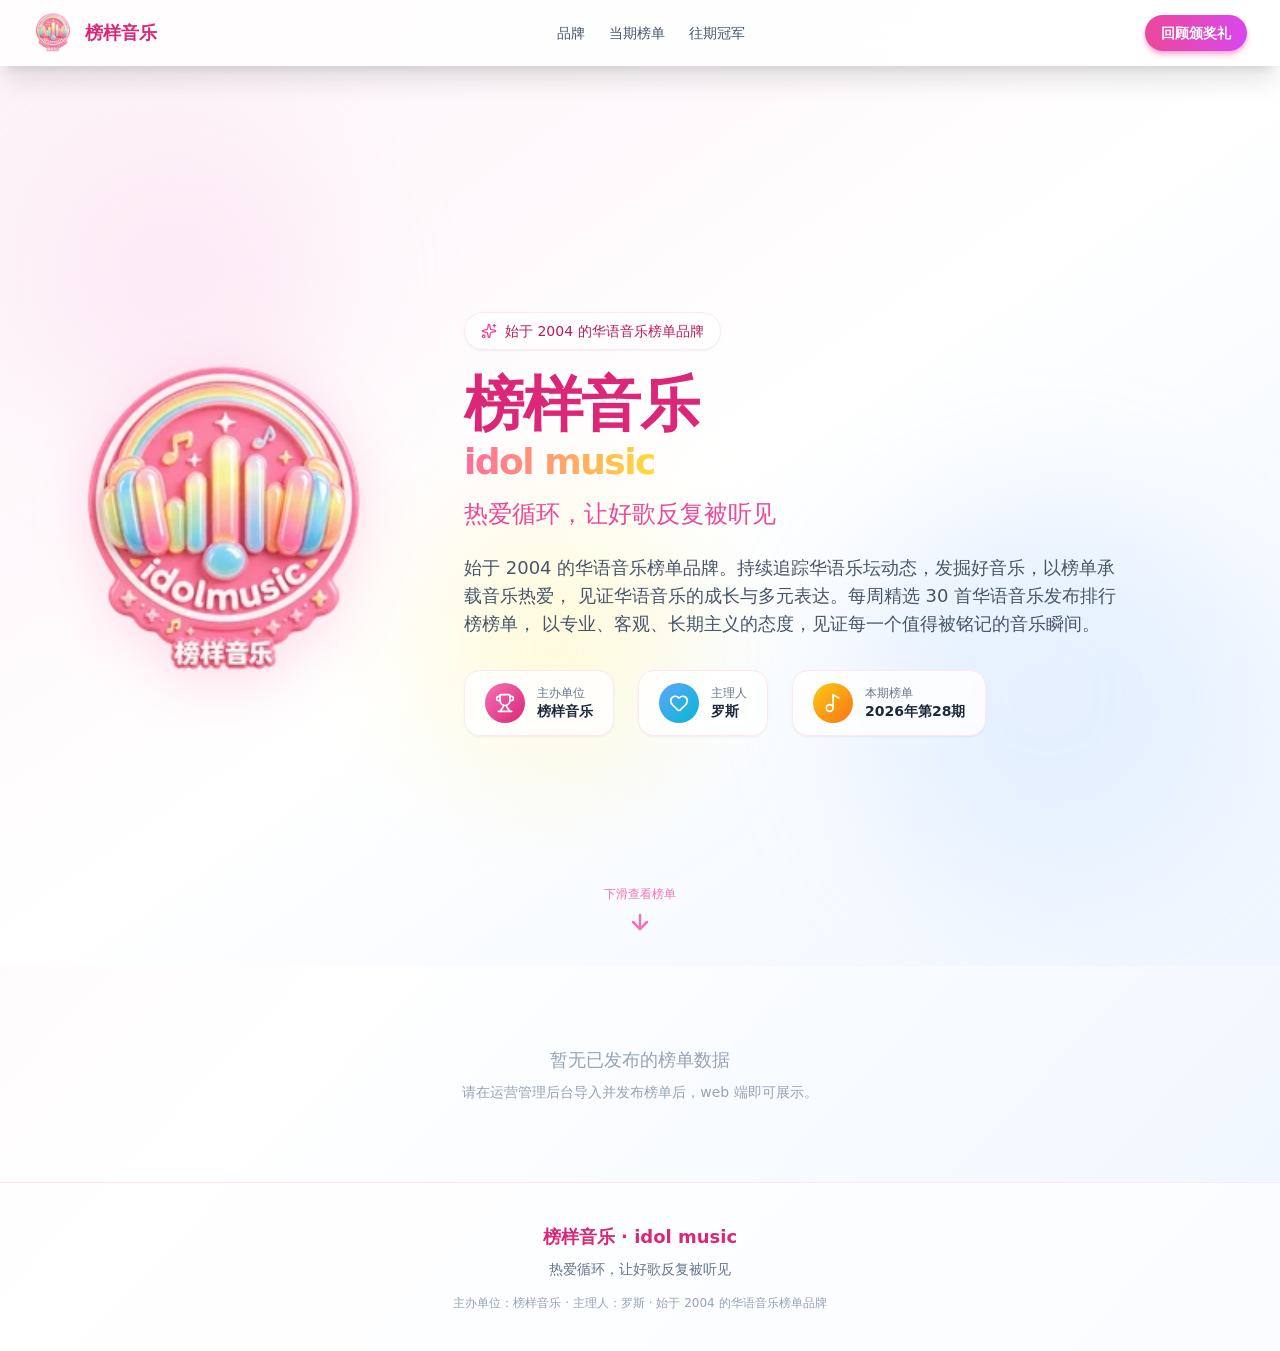
==== commit e94a128f: "发布榜样音乐idolmusic官网+运营后台系统" ====
--- a/index.html
+++ b/index.html
@@ -4,7 +4,7 @@
     <meta charset="UTF-8" />
     <meta name="viewport" content="width=device-width, initial-scale=1.0" />
     <title>榜样音乐</title>
-    <script type="module" crossorigin src="./assets/index-CitYjGLQ.js"></script>
+    <script type="module" crossorigin src="./assets/index-y9byt7XW.js"></script>
     <link rel="stylesheet" crossorigin href="./assets/index-DR16Z2U5.css">
   </head>
   <body>
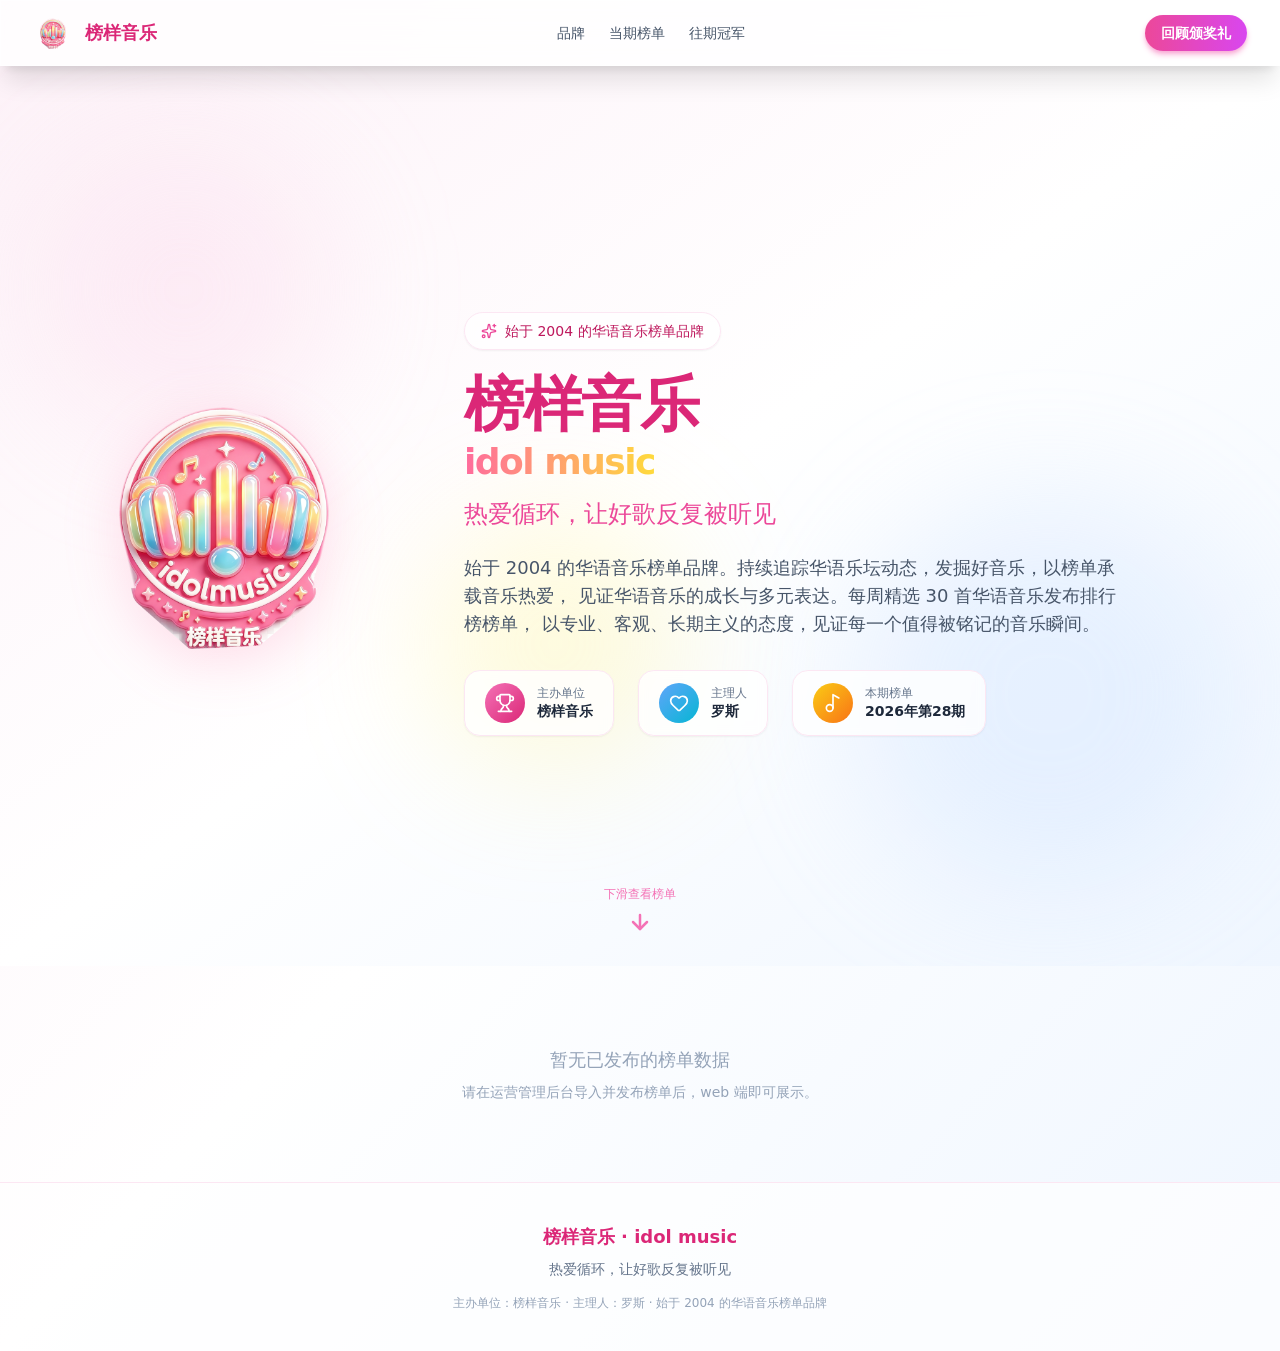
==== commit 57633202: "修复浏览器导入报错+恢复原始高清 logo" ====
--- a/index.html
+++ b/index.html
@@ -4,7 +4,7 @@
     <meta charset="UTF-8" />
     <meta name="viewport" content="width=device-width, initial-scale=1.0" />
     <title>榜样音乐</title>
-    <script type="module" crossorigin src="./assets/index-y9byt7XW.js"></script>
+    <script type="module" crossorigin src="./assets/index-BoSEx5JW.js"></script>
     <link rel="stylesheet" crossorigin href="./assets/index-DR16Z2U5.css">
   </head>
   <body>
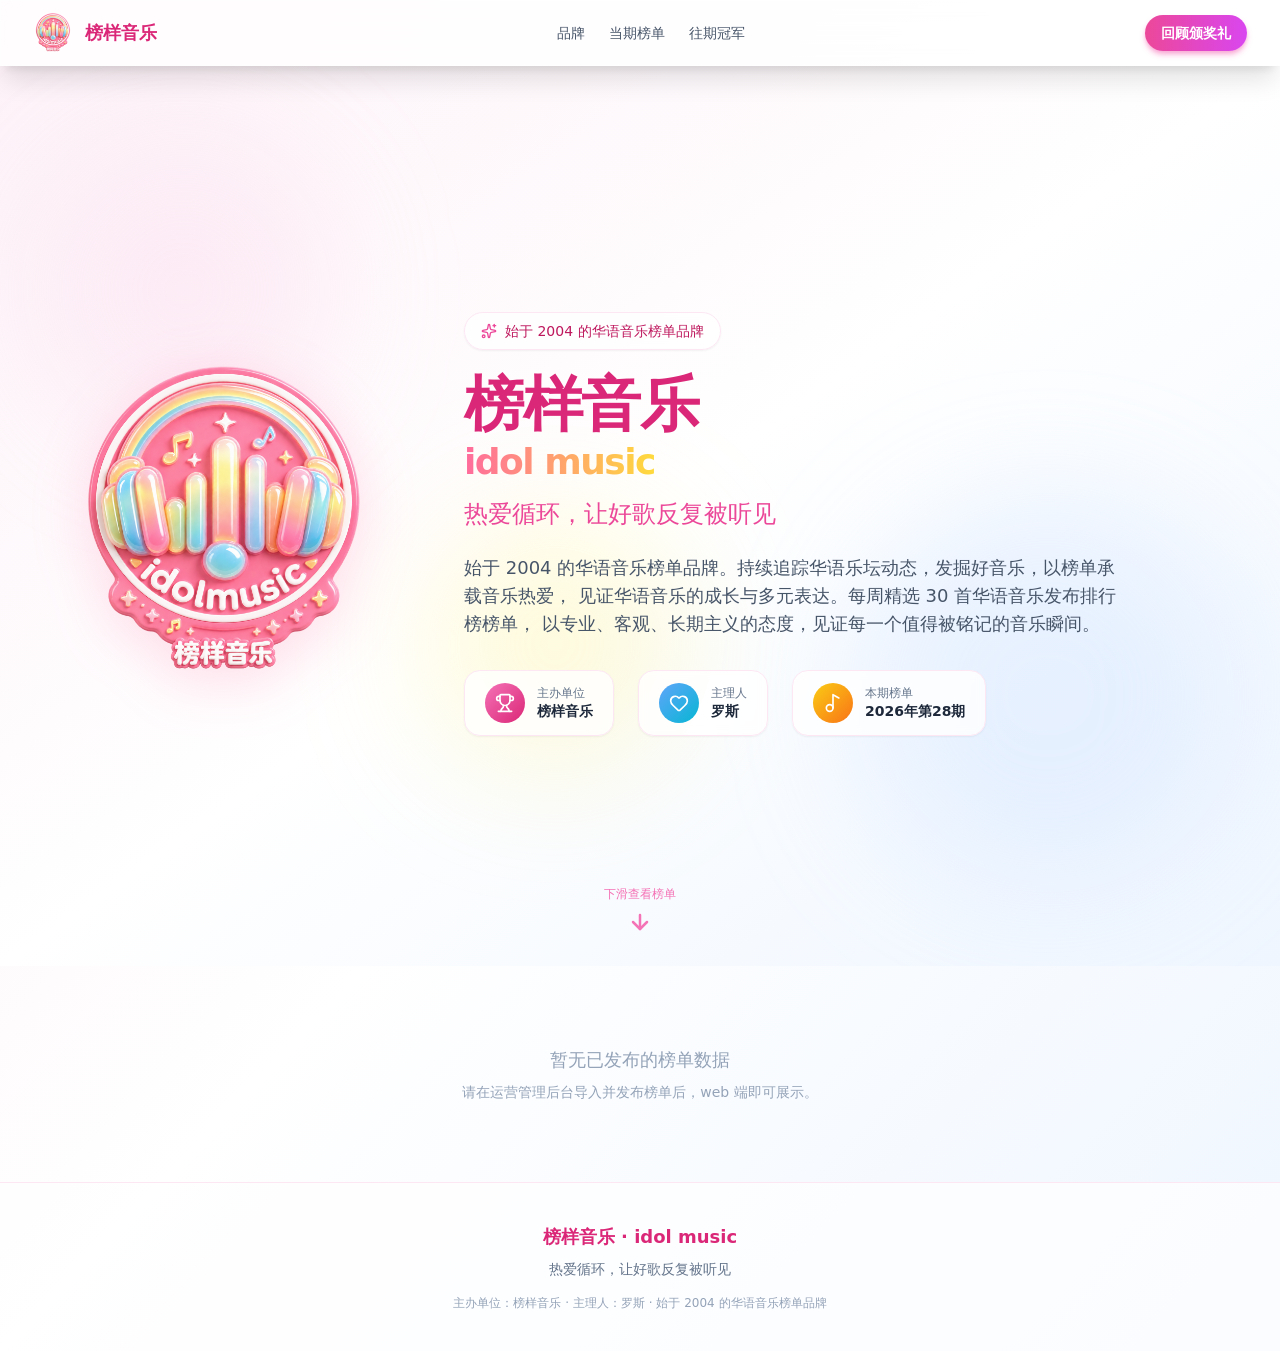
==== commit 25519f92: "修复后台列表加载报错+导入xlsx兼容性+更换新logo" ====
--- a/index.html
+++ b/index.html
@@ -4,7 +4,7 @@
     <meta charset="UTF-8" />
     <meta name="viewport" content="width=device-width, initial-scale=1.0" />
     <title>榜样音乐</title>
-    <script type="module" crossorigin src="./assets/index-BoSEx5JW.js"></script>
+    <script type="module" crossorigin src="./assets/index-COAJZJ0r.js"></script>
     <link rel="stylesheet" crossorigin href="./assets/index-DR16Z2U5.css">
   </head>
   <body>
